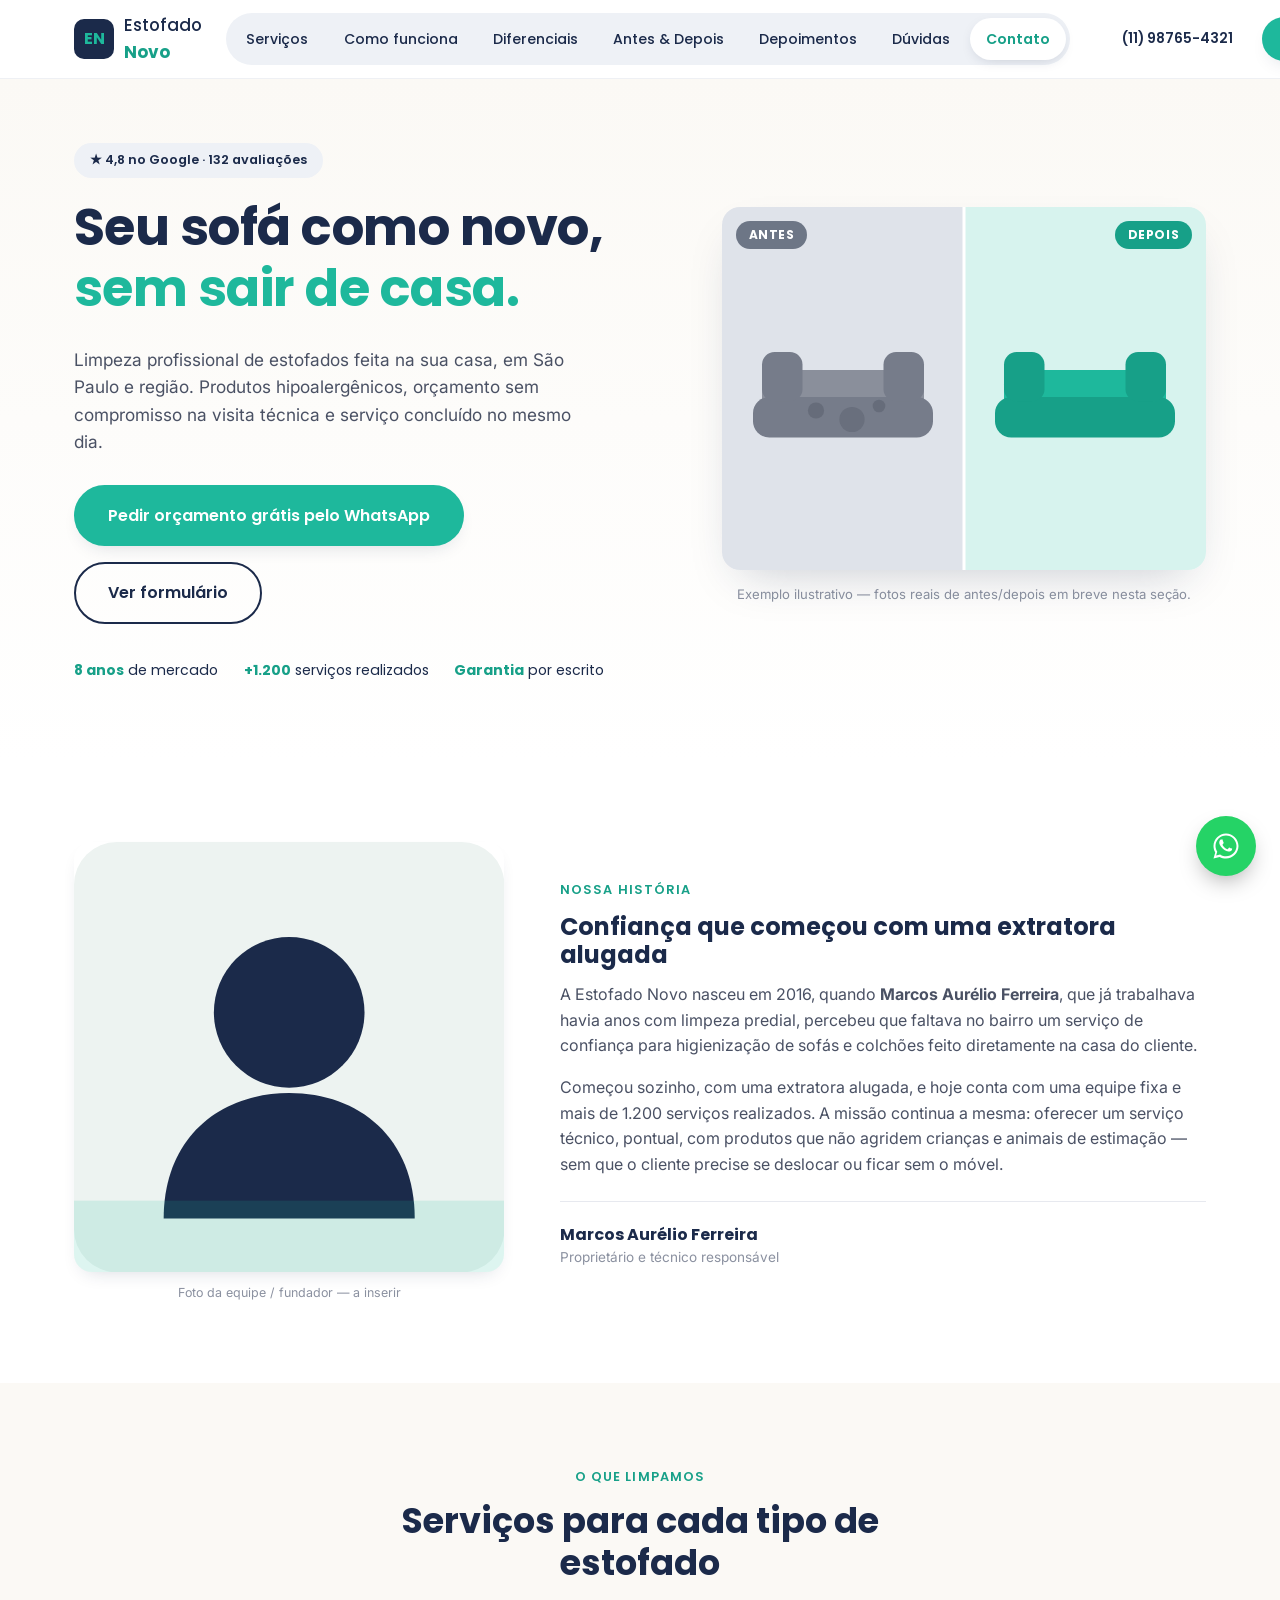
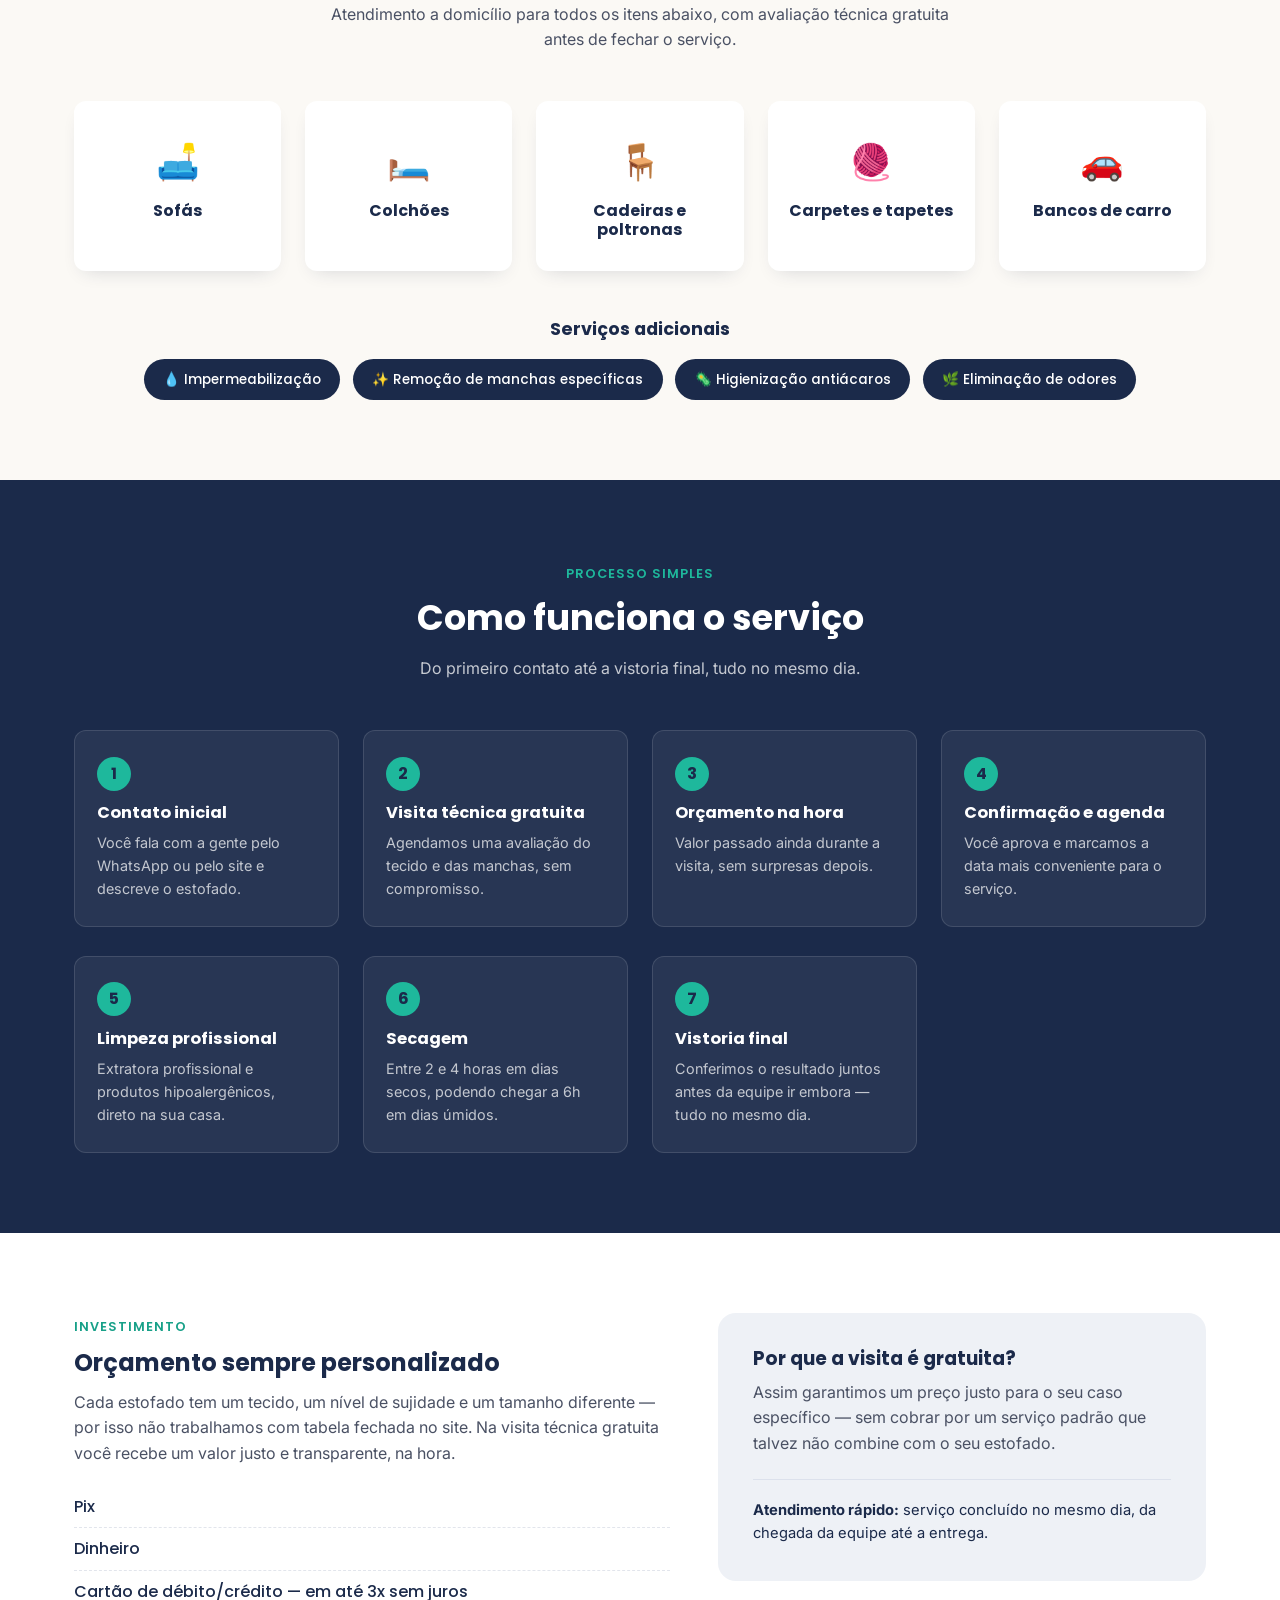
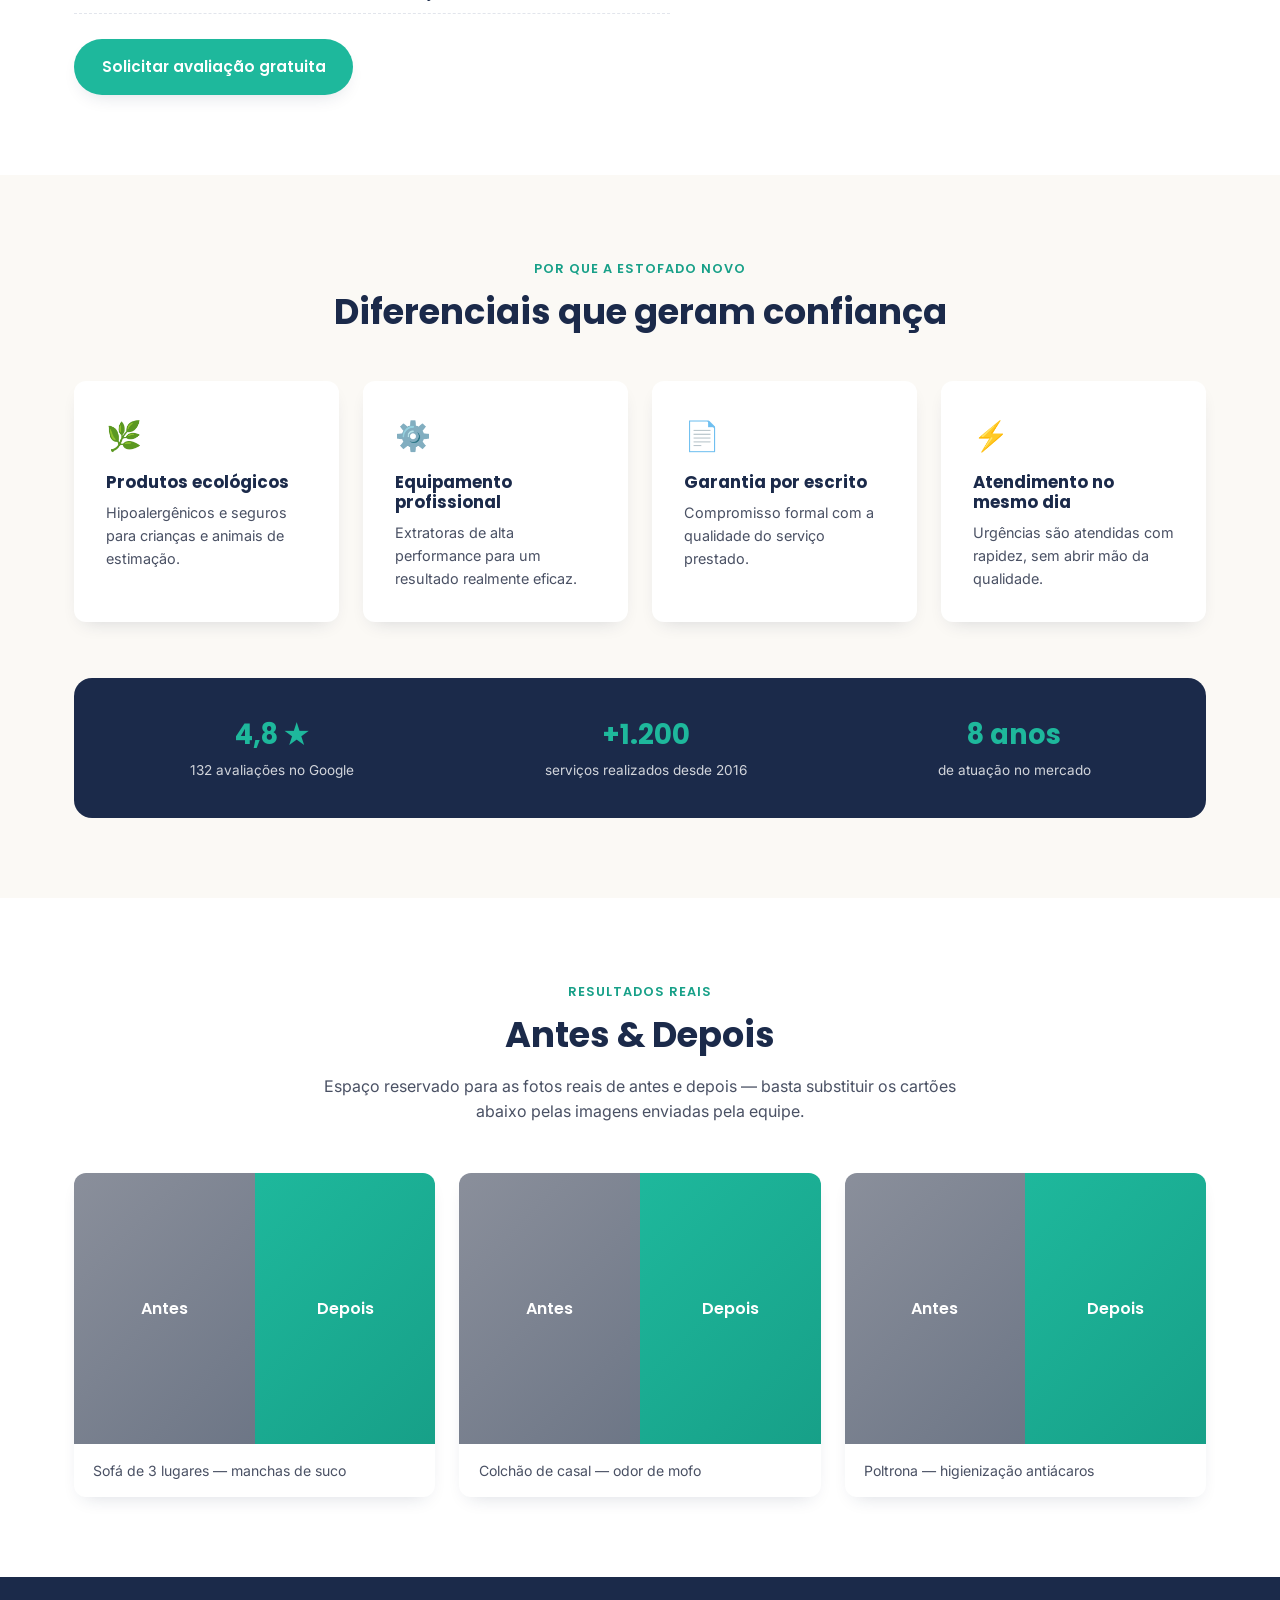
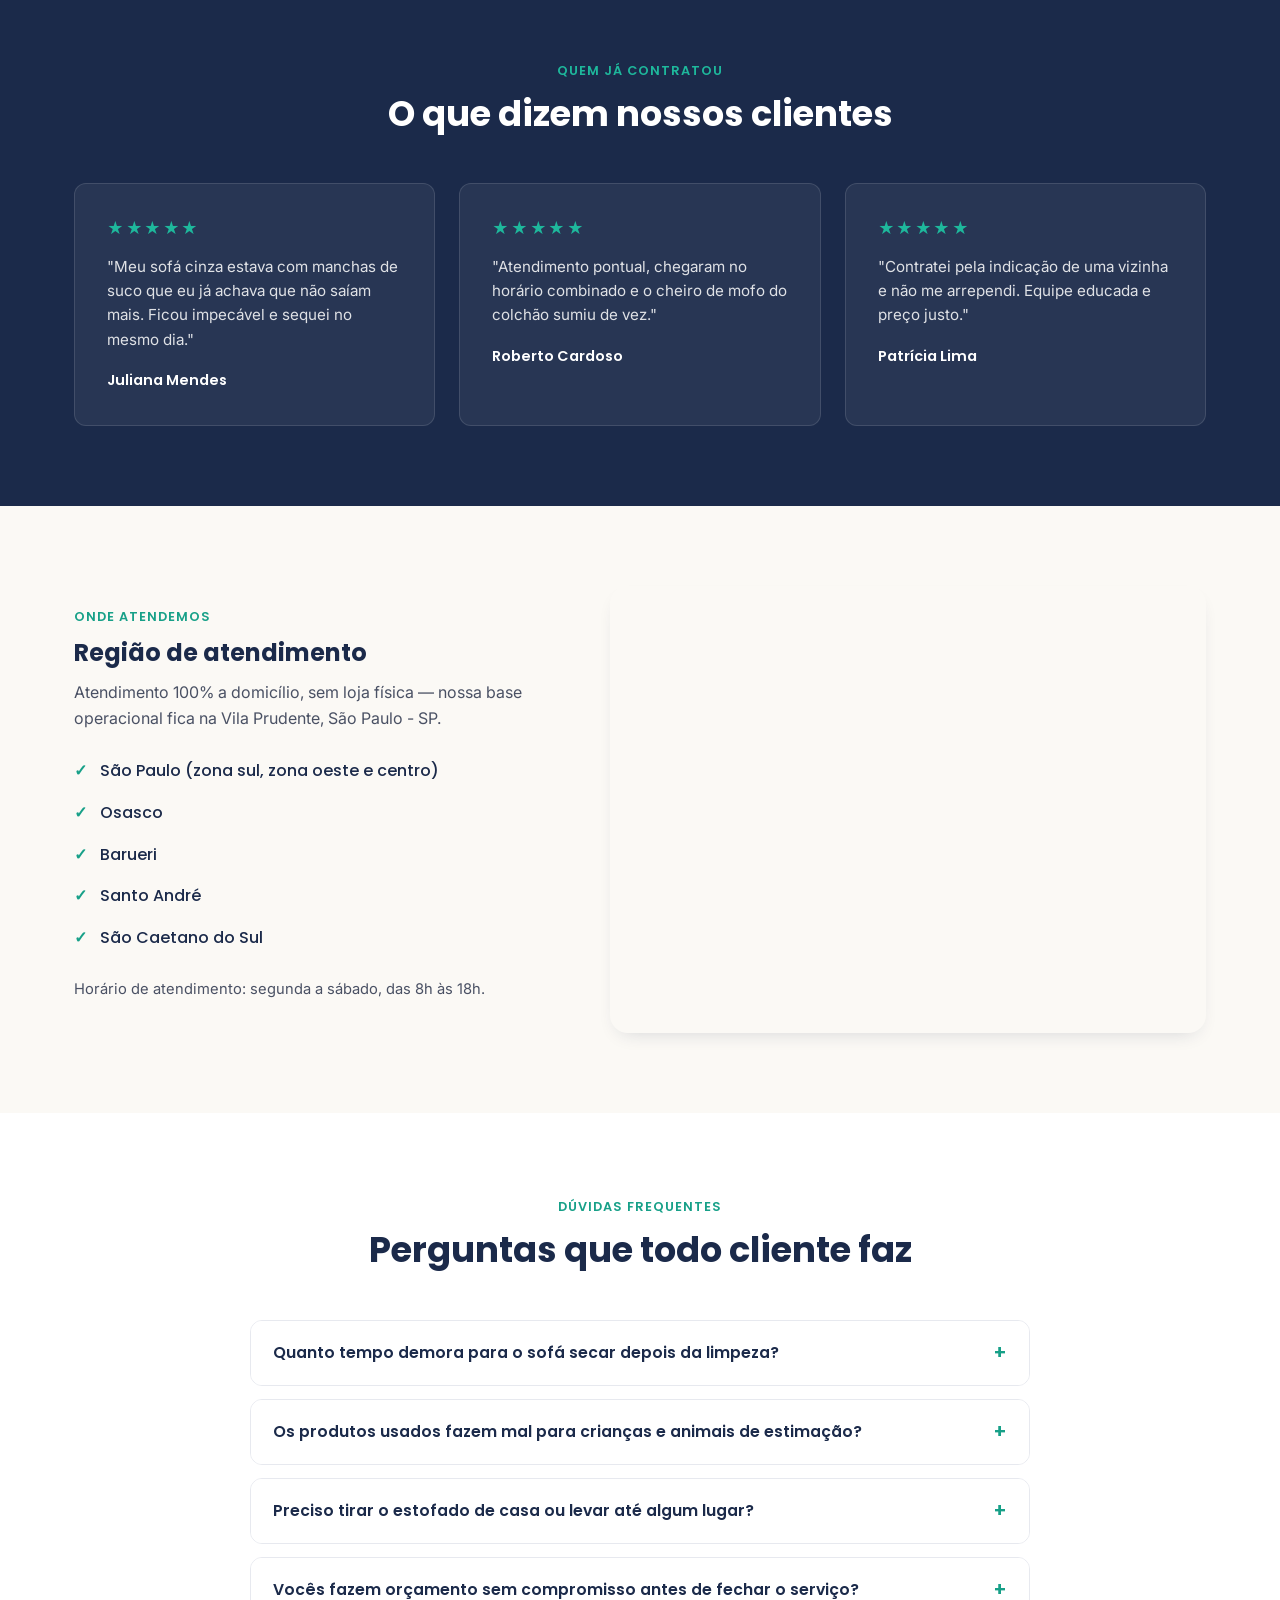
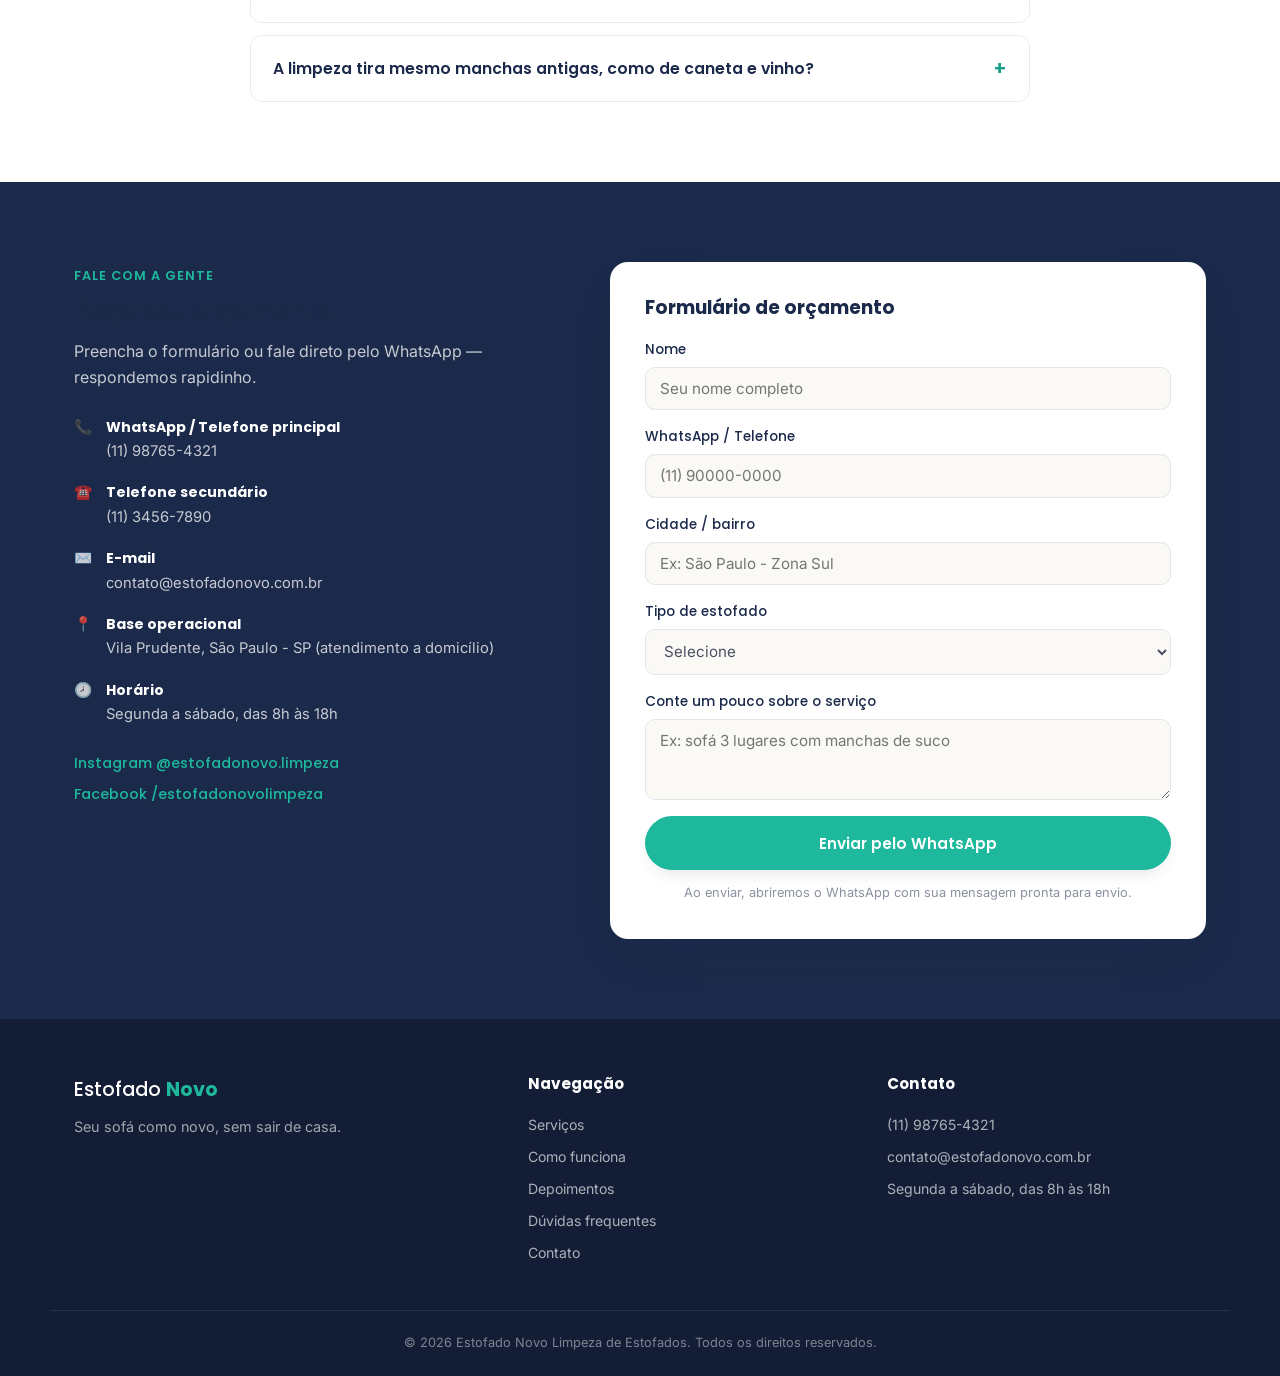
==== index.html @ 49df8f8e "Estofado Novo: site + painel admin (Decap CMS) Landing page da Estofado Novo com painel de administr" ====
<!DOCTYPE html>
<html lang="pt-BR">
<head>
<meta charset="UTF-8">
<meta name="viewport" content="width=device-width, initial-scale=1.0">
<title id="metaTitle">Estofado Novo | Limpeza de Estofados a Domicílio em São Paulo</title>
<meta id="metaDescription" name="description" content="Limpeza profissional de sofás, colchões, cadeiras, carpetes e bancos de carro direto na sua casa. Produtos hipoalergênicos, orçamento grátis e atendimento no mesmo dia em São Paulo, Osasco, Barueri, Santo André e São Caetano do Sul.">
<link rel="icon" href="data:image/svg+xml,<svg xmlns=%22http://www.w3.org/2000/svg%22 viewBox=%220 0 100 100%22><rect width=%22100%22 height=%22100%22 rx=%2220%22 fill=%22%231B2A4A%22/><text x=%2250%22 y=%2268%22 font-size=%2260%22 text-anchor=%22middle%22 fill=%22%231EB89C%22 font-family=%22Arial%22>E</text></svg>">
<link rel="preconnect" href="https://fonts.googleapis.com">
<link rel="preconnect" href="https://fonts.gstatic.com" crossorigin>
<link href="https://fonts.googleapis.com/css2?family=Poppins:wght@500;600;700;800&family=Inter:wght@400;500;600&display=swap" rel="stylesheet">
<link rel="stylesheet" href="css/style.css">
</head>
<body>

<!-- ================= HEADER ================= -->
<header class="header" id="header">
  <div class="container header__inner">
    <a href="#inicio" class="logo">
      <span class="logo__mark">EN</span>
      <span class="logo__text" id="logoText"></span>
    </a>

    <nav class="nav" id="nav">
      <span class="nav__indicator" id="navIndicator"></span>
      <a href="#servicos" class="nav__link"><span>Serviços</span></a>
      <a href="#como-funciona" class="nav__link"><span>Como funciona</span></a>
      <a href="#diferenciais" class="nav__link"><span>Diferenciais</span></a>
      <a href="#galeria" class="nav__link"><span>Antes &amp; Depois</span></a>
      <a href="#depoimentos" class="nav__link"><span>Depoimentos</span></a>
      <a href="#faq" class="nav__link"><span>Dúvidas</span></a>
      <a href="#contato" class="nav__link"><span>Contato</span></a>
    </nav>

    <div class="header__actions">
      <a href="#" id="phoneHeaderLink" class="btn btn--ghost btn--sm">
        <svg width="18" height="18" viewBox="0 0 24 24" fill="none"><path d="M6.6 10.8c1.4 2.8 3.8 5.2 6.6 6.6l2.2-2.2c.3-.3.7-.4 1-.2 1.1.4 2.3.6 3.5.6.6 0 1 .4 1 1V20c0 .6-.4 1-1 1C10.6 21 3 13.4 3 4c0-.6.4-1 1-1h3.2c.6 0 1 .4 1 1 0 1.2.2 2.4.6 3.5.1.4 0 .8-.3 1.1L6.6 10.8z" fill="currentColor"/></svg>
        <span id="phoneHeaderText"></span>
      </a>
      <a href="#" id="whatsappHeaderLink" target="_blank" rel="noopener" class="btn btn--primary btn--sm">
        <svg width="18" height="18" viewBox="0 0 24 24" fill="currentColor"><path d="M12 2C6.5 2 2 6.5 2 12c0 1.9.5 3.6 1.4 5.2L2 22l4.9-1.3c1.5.8 3.3 1.3 5.1 1.3 5.5 0 10-4.5 10-10S17.5 2 12 2zm0 18.2c-1.6 0-3.1-.4-4.4-1.2l-.3-.2-3.2.8.9-3.1-.2-.3C4 14.7 3.6 13.4 3.6 12c0-4.6 3.8-8.4 8.4-8.4s8.4 3.8 8.4 8.4-3.8 8.2-8.4 8.2zm4.6-6.1c-.3-.1-1.5-.7-1.7-.8-.2-.1-.4-.1-.6.1-.2.3-.7.8-.8 1-.2.2-.3.2-.5.1-.3-.1-1.2-.4-2.2-1.4-.8-.7-1.4-1.6-1.5-1.9-.2-.3 0-.4.1-.6.1-.1.3-.3.4-.5.1-.2.2-.3.3-.5.1-.2 0-.4 0-.5-.1-.1-.6-1.4-.8-2-.2-.5-.4-.4-.6-.4h-.5c-.2 0-.5.1-.7.3-.2.3-.9.9-.9 2.2s.9 2.5 1.1 2.7c.1.2 1.8 2.7 4.3 3.8.6.3 1.1.4 1.4.5.6.2 1.2.2 1.6.1.5-.1 1.5-.6 1.7-1.2.2-.6.2-1.1.2-1.2-.1-.2-.3-.3-.6-.4z"/></svg>
        <span>WhatsApp</span>
      </a>
    </div>

    <button class="nav-toggle" id="navToggle" aria-label="Abrir menu">
      <span></span><span></span><span></span>
    </button>
  </div>
</header>

<!-- ================= HERO ================= -->
<section class="hero" id="inicio">
  <div class="container hero__inner">
    <div class="hero__content">
      <span class="badge" id="heroBadge"></span>
      <h1><span id="heroTitleLine1"></span> <span class="text-accent" id="heroTitleAccent"></span></h1>
      <p class="hero__lead" id="heroLead"></p>
      <div class="hero__cta">
        <a href="#" id="heroCtaPrimary" target="_blank" rel="noopener" class="btn btn--primary btn--lg"></a>
        <a href="#contato" class="btn btn--outline btn--lg" id="heroCtaSecondary"></a>
      </div>
      <ul class="hero__trust" id="heroTrust"></ul>
    </div>

    <div class="hero__visual">
      <div class="ba-card">
        <div class="ba-card__half ba-card__half--before">
          <span class="ba-tag ba-tag--before">Antes</span>
          <svg viewBox="0 0 200 160" class="sofa-illustration sofa-illustration--dirty">
            <rect x="10" y="60" width="180" height="70" rx="16" fill="#8a8f9b"/>
            <rect x="0" y="90" width="200" height="45" rx="18" fill="#767c8a"/>
            <rect x="10" y="40" width="45" height="55" rx="14" fill="#767c8a"/>
            <rect x="145" y="40" width="45" height="55" rx="14" fill="#767c8a"/>
            <circle cx="70" cy="105" r="9" fill="#5c6270" opacity="0.6"/>
            <circle cx="110" cy="115" r="14" fill="#5c6270" opacity="0.5"/>
            <circle cx="140" cy="100" r="7" fill="#5c6270" opacity="0.6"/>
          </svg>
        </div>
        <div class="ba-card__half ba-card__half--after">
          <span class="ba-tag ba-tag--after">Depois</span>
          <svg viewBox="0 0 200 160" class="sofa-illustration sofa-illustration--clean">
            <rect x="10" y="60" width="180" height="70" rx="16" fill="#1EB89C"/>
            <rect x="0" y="90" width="200" height="45" rx="18" fill="#17a088"/>
            <rect x="10" y="40" width="45" height="55" rx="14" fill="#17a088"/>
            <rect x="145" y="40" width="45" height="55" rx="14" fill="#17a088"/>
          </svg>
        </div>
        <div class="ba-card__divider"></div>
      </div>
      <p class="hero__visual-caption" id="heroVisualCaption"></p>
    </div>
  </div>
</section>

<!-- ================= SOBRE ================= -->
<section class="about">
  <div class="container about__inner">
    <div class="about__media">
      <div class="about__photo-frame" id="aboutPhotoFrame">
        <svg viewBox="0 0 240 240" width="100%" height="100%">
          <rect width="240" height="240" rx="24" fill="#EDF3F1"/>
          <circle cx="120" cy="95" r="42" fill="#1B2A4A"/>
          <path d="M50 210c0-45 31-70 70-70s70 25 70 70" fill="#1B2A4A"/>
          <rect x="0" y="200" width="240" height="40" fill="#1EB89C" opacity="0.15"/>
        </svg>
      </div>
      <span class="about__photo-note" id="aboutPhotoNote"></span>
    </div>
    <div class="about__text">
      <span class="eyebrow" id="aboutEyebrow"></span>
      <h2 id="aboutTitle"></h2>
      <div id="aboutParagraphs"></div>
      <div class="about__signature">
        <strong id="aboutSignatureName"></strong>
        <span id="aboutSignatureRole"></span>
      </div>
    </div>
  </div>
</section>

<!-- ================= SERVIÇOS ================= -->
<section class="services" id="servicos">
  <div class="container">
    <div class="section-head">
      <span class="eyebrow" id="servicesEyebrow"></span>
      <h2 id="servicesTitle"></h2>
      <p id="servicesLead"></p>
    </div>

    <div class="grid grid--5" id="servicesGrid"></div>

    <div class="extra-services">
      <h3 class="extra-services__title" id="servicesExtraTitle"></h3>
      <div class="chips" id="servicesExtraChips"></div>
    </div>
  </div>
</section>

<!-- ================= COMO FUNCIONA ================= -->
<section class="process" id="como-funciona">
  <div class="container">
    <div class="section-head section-head--light">
      <span class="eyebrow eyebrow--light" id="processEyebrow"></span>
      <h2 id="processTitle"></h2>
      <p id="processLead"></p>
    </div>

    <div class="timeline" id="processTimeline"></div>
  </div>
</section>

<!-- ================= PREÇOS ================= -->
<section class="pricing">
  <div class="container pricing__inner">
    <div class="pricing__text">
      <span class="eyebrow" id="pricingEyebrow"></span>
      <h2 id="pricingTitle"></h2>
      <p id="pricingText"></p>
      <ul class="pricing__payments" id="pricingPayments"></ul>
      <a href="#" id="pricingCta" target="_blank" rel="noopener" class="btn btn--primary"></a>
    </div>
    <div class="pricing__card">
      <h3 id="pricingCardTitle"></h3>
      <p id="pricingCardText"></p>
      <div class="pricing__note">
        <strong id="pricingCardNoteStrong"></strong>
        <span id="pricingCardNoteRest"></span>
      </div>
    </div>
  </div>
</section>

<!-- ================= DIFERENCIAIS ================= -->
<section class="differentials" id="diferenciais">
  <div class="container">
    <div class="section-head">
      <span class="eyebrow" id="diffEyebrow"></span>
      <h2 id="diffTitle"></h2>
    </div>

    <div class="grid grid--4" id="diffGrid"></div>

    <div class="stats-bar" id="diffStats"></div>
  </div>
</section>

<!-- ================= GALERIA ANTES/DEPOIS ================= -->
<section class="gallery" id="galeria">
  <div class="container">
    <div class="section-head">
      <span class="eyebrow" id="galleryEyebrow"></span>
      <h2 id="galleryTitle"></h2>
      <p id="galleryLead"></p>
    </div>

    <div class="grid grid--3" id="galleryGrid"></div>
  </div>
</section>

<!-- ================= VÍDEOS (aparece só se houver vídeos cadastrados) ================= -->
<section class="gallery" id="videos" style="display:none">
  <div class="container">
    <div class="section-head">
      <span class="eyebrow" id="videosEyebrow"></span>
      <h2 id="videosTitle"></h2>
      <p id="videosLead"></p>
    </div>

    <div class="grid grid--3" id="videosGrid"></div>
  </div>
</section>

<!-- ================= DEPOIMENTOS ================= -->
<section class="testimonials" id="depoimentos">
  <div class="container">
    <div class="section-head section-head--light">
      <span class="eyebrow eyebrow--light" id="testimonialsEyebrow"></span>
      <h2 id="testimonialsTitle"></h2>
    </div>

    <div class="grid grid--3" id="testimonialsGrid"></div>
  </div>
</section>

<!-- ================= ÁREA DE ATENDIMENTO ================= -->
<section class="area">
  <div class="container area__inner">
    <div class="area__text">
      <span class="eyebrow" id="areaEyebrow"></span>
      <h2 id="areaTitle"></h2>
      <p id="areaText"></p>
      <ul class="area__list" id="areaCities"></ul>
      <p class="area__hours" id="areaHours"></p>
    </div>
    <div class="area__map">
      <iframe
        title="Mapa da região de atendimento"
        src="https://www.google.com/maps?q=S%C3%A3o+Paulo,+Osasco,+Barueri,+Santo+Andr%C3%A9,+S%C3%A3o+Caetano+do+Sul&output=embed"
        width="100%" height="100%" style="border:0;" allowfullscreen="" loading="lazy"
        referrerpolicy="no-referrer-when-downgrade">
      </iframe>
    </div>
  </div>
</section>

<!-- ================= FAQ ================= -->
<section class="faq" id="faq">
  <div class="container">
    <div class="section-head">
      <span class="eyebrow" id="faqEyebrow"></span>
      <h2 id="faqTitle"></h2>
    </div>

    <div class="accordion" id="accordion"></div>
  </div>
</section>

<!-- ================= CONTATO / ORÇAMENTO ================= -->
<section class="contact" id="contato">
  <div class="container contact__inner">
    <div class="contact__info">
      <span class="eyebrow eyebrow--light" id="contactEyebrow"></span>
      <h2 id="contactTitle"></h2>
      <p id="contactLead"></p>

      <ul class="contact__list" id="contactList"></ul>

      <div class="contact__social" id="contactSocial"></div>
    </div>

    <form class="contact__form" id="orcamentoForm">
      <h3>Formulário de orçamento</h3>

      <label>
        Nome
        <input type="text" name="nome" required placeholder="Seu nome completo">
      </label>

      <label>
        WhatsApp / Telefone
        <input type="tel" name="telefone" required placeholder="(11) 90000-0000">
      </label>

      <label>
        Cidade / bairro
        <input type="text" name="cidade" required placeholder="Ex: São Paulo - Zona Sul">
      </label>

      <label>
        Tipo de estofado
        <select name="estofado" required>
          <option value="">Selecione</option>
          <option>Sofá</option>
          <option>Colchão</option>
          <option>Cadeira / poltrona</option>
          <option>Carpete / tapete</option>
          <option>Banco de carro</option>
          <option>Outro</option>
        </select>
      </label>

      <label>
        Conte um pouco sobre o serviço
        <textarea name="mensagem" rows="3" placeholder="Ex: sofá 3 lugares com manchas de suco"></textarea>
      </label>

      <button type="submit" class="btn btn--primary btn--block">Enviar pelo WhatsApp</button>
      <p class="contact__form-note" id="contactFormNote"></p>
    </form>
  </div>
</section>

<!-- ================= FOOTER ================= -->
<footer class="footer">
  <div class="container footer__inner">
    <div class="footer__brand">
      <span class="logo__text logo__text--footer" id="footerLogoText"></span>
      <p id="footerTagline"></p>
    </div>
    <div class="footer__links">
      <h4>Navegação</h4>
      <a href="#servicos">Serviços</a>
      <a href="#como-funciona">Como funciona</a>
      <a href="#depoimentos">Depoimentos</a>
      <a href="#faq">Dúvidas frequentes</a>
      <a href="#contato">Contato</a>
    </div>
    <div class="footer__links">
      <h4>Contato</h4>
      <a href="#" id="footerPhoneLink"></a>
      <a href="#" id="footerEmailLink"></a>
      <span id="footerHours"></span>
    </div>
  </div>
  <div class="footer__bottom">
    <p>&copy; <span id="year"></span> <span id="footerCopyright"></span></p>
  </div>
</footer>

<!-- ================= WHATSAPP FLUTUANTE ================= -->
<a href="#" id="whatsappFloat" target="_blank" rel="noopener" class="whatsapp-float" aria-label="Falar no WhatsApp">
  <svg width="30" height="30" viewBox="0 0 24 24" fill="white"><path d="M12 2C6.5 2 2 6.5 2 12c0 1.9.5 3.6 1.4 5.2L2 22l4.9-1.3c1.5.8 3.3 1.3 5.1 1.3 5.5 0 10-4.5 10-10S17.5 2 12 2zm0 18.2c-1.6 0-3.1-.4-4.4-1.2l-.3-.2-3.2.8.9-3.1-.2-.3C4 14.7 3.6 13.4 3.6 12c0-4.6 3.8-8.4 8.4-8.4s8.4 3.8 8.4 8.4-3.8 8.2-8.4 8.2zm4.6-6.1c-.3-.1-1.5-.7-1.7-.8-.2-.1-.4-.1-.6.1-.2.3-.7.8-.8 1-.2.2-.3.2-.5.1-.3-.1-1.2-.4-2.2-1.4-.8-.7-1.4-1.6-1.5-1.9-.2-.3 0-.4.1-.6.1-.1.3-.3.4-.5.1-.2.2-.3.3-.5.1-.2 0-.4 0-.5-.1-.1-.6-1.4-.8-2-.2-.5-.4-.4-.6-.4h-.5c-.2 0-.5.1-.7.3-.2.3-.9.9-.9 2.2s.9 2.5 1.1 2.7c.1.2 1.8 2.7 4.3 3.8.6.3 1.1.4 1.4.5.6.2 1.2.2 1.6.1.5-.1 1.5-.6 1.7-1.2.2-.6.2-1.1.2-1.2-.1-.2-.3-.3-.6-.4z"/></svg>
</a>

<script defer src="https://identity.netlify.com/v1/netlify-identity-widget.js"></script>
<script>
  if (window.netlifyIdentity) {
    window.netlifyIdentity.on("init", user => {
      if (!user) {
        window.netlifyIdentity.on("login", () => { document.location.href = "/admin/"; });
      }
    });
  }
</script>
<script src="js/content-loader.js"></script>
<script src="js/script.js"></script>
</body>
</html>
---- css/style.css ----
/* ============ TOKENS ============ */
:root {
  --azul: #1B2A4A;
  --azul-light: #29406e;
  --azul-soft: #eef1f6;
  --verde: #1EB89C;
  --verde-dark: #17a088;
  --creme: #FBF9F5;
  --branco: #FFFFFF;
  --cinza-texto: #4a5164;
  --cinza-claro: #8b91a0;
  --radius: 18px;
  --radius-sm: 12px;
  --shadow: 0 20px 45px -20px rgba(27, 42, 74, 0.25);
  --shadow-sm: 0 8px 20px -10px rgba(27, 42, 74, 0.2);
  --font-head: 'Poppins', sans-serif;
  --font-body: 'Inter', sans-serif;
}

* { box-sizing: border-box; }
html { scroll-behavior: smooth; }
body {
  margin: 0;
  font-family: var(--font-body);
  color: var(--cinza-texto);
  background: var(--branco);
  line-height: 1.6;
  -webkit-font-smoothing: antialiased;
}
h1, h2, h3, h4 {
  font-family: var(--font-head);
  color: var(--azul);
  margin: 0 0 .5em;
  line-height: 1.2;
}
p { margin: 0 0 1em; }
a { color: inherit; text-decoration: none; }
ul { padding: 0; margin: 0; list-style: none; }
img, svg { max-width: 100%; display: block; }

.container {
  width: 100%;
  max-width: 1180px;
  margin: 0 auto;
  padding: 0 24px;
}

.text-accent { color: var(--verde); }

.eyebrow {
  display: inline-block;
  font-family: var(--font-head);
  font-weight: 600;
  font-size: .8rem;
  letter-spacing: .08em;
  text-transform: uppercase;
  color: var(--verde-dark);
  margin-bottom: .75rem;
}
.eyebrow--light { color: var(--verde); }

.section-head {
  max-width: 640px;
  margin: 0 auto 3rem;
  text-align: center;
}
.section-head h2 { font-size: clamp(1.6rem, 3vw, 2.2rem); }
.section-head--light h2, .section-head--light p { color: var(--branco); }
.section-head--light p { color: rgba(255,255,255,.75); }

/* ============ BUTTONS ============ */
.btn {
  display: inline-flex;
  align-items: center;
  justify-content: center;
  gap: .5rem;
  font-family: var(--font-head);
  font-weight: 600;
  font-size: .95rem;
  padding: .85rem 1.6rem;
  border-radius: 100px;
  border: 2px solid transparent;
  cursor: pointer;
  transition: transform .15s ease, box-shadow .15s ease, background .15s ease;
  white-space: nowrap;
}
.btn:hover { transform: translateY(-2px); }
.btn--primary { background: var(--verde); color: var(--branco); box-shadow: var(--shadow-sm); }
.btn--primary:hover { background: var(--verde-dark); }
.btn--outline { border-color: var(--azul); color: var(--azul); background: transparent; }
.btn--outline:hover { background: var(--azul); color: var(--branco); }
.btn--ghost { color: var(--azul); background: transparent; border-color: transparent; }
.btn--ghost:hover { background: var(--azul-soft); }
.btn--sm { padding: .55rem 1.1rem; font-size: .85rem; }
.btn--lg { padding: 1rem 2rem; font-size: 1rem; }
.btn--block { width: 100%; }

/* ============ HEADER ============ */
.header {
  position: sticky;
  top: 0;
  z-index: 100;
  background: rgba(255,255,255,.92);
  backdrop-filter: blur(10px);
  border-bottom: 1px solid #eef0f4;
}
.header__inner {
  display: flex;
  align-items: center;
  justify-content: space-between;
  gap: 1.5rem;
  height: 78px;
}
.logo { display: flex; align-items: center; gap: .6rem; }
.logo__mark {
  width: 40px; height: 40px;
  background: var(--azul);
  color: var(--verde);
  font-family: var(--font-head);
  font-weight: 700;
  border-radius: 10px;
  display: flex; align-items: center; justify-content: center;
  flex-shrink: 0;
}
.logo__text { font-family: var(--font-head); font-weight: 500; color: var(--azul); font-size: 1.05rem; }
.logo__text strong { color: var(--verde-dark); font-weight: 700; }
.logo__text--footer { font-size: 1.2rem; color: var(--branco); }
.logo__text--footer strong { color: var(--verde); }

.nav {
  position: relative;
  display: flex;
  align-items: center;
  gap: .2rem;
  background: var(--azul-soft);
  border-radius: 100px;
  padding: .3rem;
}
.nav__indicator {
  position: absolute;
  top: .3rem;
  left: 0;
  height: calc(100% - .6rem);
  width: 0;
  background: var(--branco);
  border-radius: 100px;
  box-shadow: 0 4px 14px -6px rgba(27, 42, 74, 0.25);
  transition: transform .32s cubic-bezier(.4,0,.2,1), width .32s cubic-bezier(.4,0,.2,1), opacity .2s ease;
  opacity: 0;
  pointer-events: none;
}
.nav__indicator.is-visible { opacity: 1; }
.nav__link {
  position: relative;
  z-index: 1;
  display: inline-flex;
  align-items: center;
  font-family: var(--font-head);
  font-size: .88rem;
  font-weight: 500;
  color: var(--azul);
  padding: .6rem 1rem;
  border-radius: 100px;
  transition: color .2s ease;
  white-space: nowrap;
}
.nav__link:hover { color: var(--verde-dark); }
.nav__link.active { color: var(--verde-dark); font-weight: 600; }

.header__actions { display: flex; align-items: center; gap: .6rem; }

.nav-toggle {
  display: none;
  flex-direction: column;
  gap: 5px;
  background: none;
  border: none;
  cursor: pointer;
  padding: 8px;
}
.nav-toggle span {
  width: 24px; height: 2px;
  background: var(--azul);
  border-radius: 2px;
  transition: transform .25s ease, opacity .2s ease;
}
.nav-toggle.active span:nth-child(1) { transform: translateY(7px) rotate(45deg); }
.nav-toggle.active span:nth-child(2) { opacity: 0; }
.nav-toggle.active span:nth-child(3) { transform: translateY(-7px) rotate(-45deg); }

/* ============ HERO ============ */
.hero {
  background: linear-gradient(180deg, var(--creme) 0%, var(--branco) 100%);
  padding: 4rem 0 5rem;
}
.hero__inner {
  display: grid;
  grid-template-columns: 1.1fr .9fr;
  gap: 3.5rem;
  align-items: center;
}
.badge {
  display: inline-block;
  background: var(--azul-soft);
  color: var(--azul);
  font-family: var(--font-head);
  font-weight: 600;
  font-size: .8rem;
  padding: .45rem 1rem;
  border-radius: 100px;
  margin-bottom: 1.2rem;
}
.hero h1 {
  font-size: clamp(2.1rem, 4.2vw, 3.2rem);
  letter-spacing: -.01em;
}
.hero__lead { font-size: 1.08rem; max-width: 520px; }
.hero__cta { display: flex; gap: 1rem; flex-wrap: wrap; margin: 1.8rem 0 2.2rem; }
.hero__trust { display: flex; gap: 1.6rem; flex-wrap: wrap; font-family: var(--font-head); font-size: .88rem; color: var(--azul); }
.hero__trust strong { color: var(--verde-dark); }

.hero__visual { position: relative; }
.ba-card {
  position: relative;
  display: flex;
  border-radius: var(--radius);
  overflow: hidden;
  box-shadow: var(--shadow);
  aspect-ratio: 4/3;
}
.ba-card__half { flex: 1; position: relative; display: flex; align-items: center; justify-content: center; padding: 1.5rem; }
.ba-card__half--before { background: #dfe3ea; }
.ba-card__half--after { background: #d7f3ee; }
.sofa-illustration { width: 100%; max-width: 180px; }
.ba-tag {
  position: absolute;
  top: 14px;
  font-family: var(--font-head);
  font-weight: 700;
  font-size: .75rem;
  letter-spacing: .05em;
  text-transform: uppercase;
  padding: .3rem .8rem;
  border-radius: 100px;
  color: var(--branco);
}
.ba-tag--before { left: 14px; background: #6d7686; }
.ba-tag--after { right: 14px; background: var(--verde-dark); }
.ba-card__divider { position: absolute; left: 50%; top: 0; bottom: 0; width: 3px; background: var(--branco); transform: translateX(-50%); }
.hero__visual-caption { text-align: center; font-size: .82rem; color: var(--cinza-claro); margin-top: .9rem; }

/* ============ ABOUT ============ */
.about { padding: 5rem 0; }
.about__inner { display: grid; grid-template-columns: .8fr 1.2fr; gap: 3.5rem; align-items: center; }
.about__photo-frame { border-radius: var(--radius); overflow: hidden; box-shadow: var(--shadow-sm); }
.about__photo-note { display: block; text-align: center; font-size: .78rem; color: var(--cinza-claro); margin-top: .7rem; }
.about__signature { margin-top: 1.5rem; padding-top: 1.2rem; border-top: 1px solid #e7e9ef; display: flex; flex-direction: column; }
.about__signature strong { color: var(--azul); font-family: var(--font-head); }
.about__signature span { font-size: .85rem; color: var(--cinza-claro); }

/* ============ GRID HELPERS ============ */
.grid { display: grid; gap: 1.5rem; }
.grid--5 { grid-template-columns: repeat(5, 1fr); }
.grid--4 { grid-template-columns: repeat(4, 1fr); }
.grid--3 { grid-template-columns: repeat(3, 1fr); }

/* ============ SERVICES ============ */
.services { padding: 5rem 0; background: var(--creme); }
.service-card {
  background: var(--branco);
  border-radius: var(--radius-sm);
  padding: 2rem 1.2rem;
  text-align: center;
  box-shadow: var(--shadow-sm);
  transition: transform .2s ease;
}
.service-card:hover { transform: translateY(-6px); }
.service-card__icon { font-size: 2.2rem; margin-bottom: .7rem; }
.service-card h3 { font-size: 1rem; margin: 0; }

.extra-services { margin-top: 3rem; text-align: center; }
.extra-services__title { font-size: 1.1rem; margin-bottom: 1.2rem; }
.chips { display: flex; flex-wrap: wrap; gap: .8rem; justify-content: center; }
.chip {
  background: var(--azul);
  color: var(--branco);
  font-family: var(--font-head);
  font-size: .85rem;
  font-weight: 500;
  padding: .6rem 1.2rem;
  border-radius: 100px;
}

/* ============ PROCESS ============ */
.process { padding: 5rem 0; background: var(--azul); }
.timeline {
  display: grid;
  grid-template-columns: repeat(4, 1fr);
  gap: 1.8rem 1.5rem;
}
.timeline__step {
  background: rgba(255,255,255,.06);
  border: 1px solid rgba(255,255,255,.12);
  border-radius: var(--radius-sm);
  padding: 1.6rem 1.4rem;
}
.timeline__num {
  display: inline-flex;
  align-items: center;
  justify-content: center;
  width: 34px; height: 34px;
  background: var(--verde);
  color: var(--azul);
  font-family: var(--font-head);
  font-weight: 700;
  border-radius: 50%;
  margin-bottom: .8rem;
}
.timeline__step h3 { color: var(--branco); font-size: 1.02rem; }
.timeline__step p { color: rgba(255,255,255,.72); font-size: .9rem; margin: 0; }

/* ============ PRICING ============ */
.pricing { padding: 5rem 0; }
.pricing__inner { display: grid; grid-template-columns: 1.1fr .9fr; gap: 3rem; align-items: start; }
.pricing__payments { margin: 1.2rem 0 1.6rem; }
.pricing__payments li {
  padding: .5rem 0;
  border-bottom: 1px dashed #e2e5ec;
  font-family: var(--font-head);
  font-weight: 500;
  color: var(--azul);
}
.pricing__card {
  background: var(--azul-soft);
  border-radius: var(--radius);
  padding: 2.2rem;
}
.pricing__note {
  margin-top: 1.4rem;
  padding-top: 1.2rem;
  border-top: 1px solid #dce1ec;
  font-size: .92rem;
  color: var(--azul);
}

/* ============ DIFFERENTIALS ============ */
.differentials { padding: 5rem 0; background: var(--creme); }
.diff-card {
  background: var(--branco);
  border-radius: var(--radius-sm);
  padding: 2rem;
  box-shadow: var(--shadow-sm);
}
.diff-card__icon { font-size: 1.8rem; margin-bottom: .8rem; }
.diff-card h3 { font-size: 1.05rem; }
.diff-card p { font-size: .9rem; margin: 0; }

.stats-bar {
  margin-top: 3.5rem;
  background: var(--azul);
  border-radius: var(--radius);
  padding: 2.2rem 2rem;
  display: flex;
  justify-content: space-around;
  flex-wrap: wrap;
  gap: 1.5rem;
  text-align: center;
}
.stat strong { display: block; font-family: var(--font-head); font-size: 1.7rem; color: var(--verde); }
.stat span { font-size: .85rem; color: rgba(255,255,255,.8); }

/* ============ GALLERY ============ */
.gallery { padding: 5rem 0; }
.gallery-card {
  border-radius: var(--radius-sm);
  overflow: hidden;
  box-shadow: var(--shadow-sm);
}
.gallery-card__split { display: flex; aspect-ratio: 4/3; }
.gallery-card__side {
  flex: 1;
  display: flex;
  align-items: center;
  justify-content: center;
  font-family: var(--font-head);
  font-weight: 600;
  color: var(--branco);
}
.gallery-card__side--before { background: linear-gradient(135deg, #8a8f9b, #6d7686); }
.gallery-card__side--after { background: linear-gradient(135deg, #1EB89C, #17a088); }
.gallery-card p { padding: 1rem 1.2rem 0; font-size: .88rem; color: var(--cinza-texto); }

/* ============ TESTIMONIALS ============ */
.testimonials { padding: 5rem 0; background: var(--azul); }
.testimonial-card {
  background: rgba(255,255,255,.06);
  border: 1px solid rgba(255,255,255,.12);
  border-radius: var(--radius-sm);
  padding: 2rem;
}
.testimonial-card__stars { color: var(--verde); letter-spacing: .1em; margin-bottom: .8rem; }
.testimonial-card p { color: rgba(255,255,255,.85); font-size: .95rem; }
.testimonial-card__author { font-family: var(--font-head); font-weight: 600; color: var(--branco); font-size: .9rem; }

/* ============ AREA / MAP ============ */
.area { padding: 5rem 0; background: var(--creme); }
.area__inner { display: grid; grid-template-columns: .9fr 1.1fr; gap: 3rem; align-items: center; }
.area__list { margin: 1.2rem 0; }
.area__list li {
  padding: .5rem 0 .5rem 1.6rem;
  position: relative;
  font-family: var(--font-head);
  font-weight: 500;
  color: var(--azul);
}
.area__list li::before {
  content: "✓";
  position: absolute; left: 0;
  color: var(--verde-dark);
  font-weight: 700;
}
.area__hours { font-size: .92rem; }
.area__map {
  border-radius: var(--radius);
  overflow: hidden;
  box-shadow: var(--shadow-sm);
  aspect-ratio: 4/3;
}
.area__map iframe { width: 100%; height: 100%; }

/* ============ FAQ ============ */
.faq { padding: 5rem 0; }
.accordion { max-width: 780px; margin: 0 auto; display: flex; flex-direction: column; gap: .8rem; }
.accordion__item {
  border: 1px solid #e7e9ef;
  border-radius: var(--radius-sm);
  overflow: hidden;
}
.accordion__trigger {
  width: 100%;
  display: flex;
  align-items: center;
  justify-content: space-between;
  gap: 1rem;
  background: var(--branco);
  border: none;
  padding: 1.1rem 1.4rem;
  font-family: var(--font-head);
  font-weight: 600;
  font-size: .98rem;
  color: var(--azul);
  text-align: left;
  cursor: pointer;
}
.accordion__icon { flex-shrink: 0; color: var(--verde-dark); font-size: 1.2rem; transition: transform .2s ease; }
.accordion__item.active .accordion__icon { transform: rotate(45deg); }
.accordion__panel {
  max-height: 0;
  overflow: hidden;
  transition: max-height .25s ease;
  background: var(--creme);
}
.accordion__panel p { padding: 0 1.4rem 1.1rem; margin: 0; font-size: .92rem; }
.accordion__item.active .accordion__panel { max-height: 300px; }

/* ============ CONTACT ============ */
.contact { padding: 5rem 0; background: var(--azul); }
.contact__inner { display: grid; grid-template-columns: .9fr 1.1fr; gap: 3rem; }
.contact__info p { color: rgba(255,255,255,.75); }
.contact__list { margin: 1.6rem 0; display: flex; flex-direction: column; gap: 1.1rem; }
.contact__list li { display: flex; gap: .9rem; align-items: flex-start; }
.contact__icon { font-size: 1.2rem; }
.contact__list strong { display: block; color: var(--branco); font-family: var(--font-head); font-size: .88rem; }
.contact__list a, .contact__list span { color: rgba(255,255,255,.75); font-size: .92rem; }
.contact__social { display: flex; flex-direction: column; gap: .5rem; }
.contact__social a { color: var(--verde); font-family: var(--font-head); font-weight: 500; font-size: .9rem; }

.contact__form {
  background: var(--branco);
  border-radius: var(--radius);
  padding: 2.2rem;
  box-shadow: var(--shadow);
}
.contact__form h3 { margin-bottom: 1.2rem; }
.contact__form label {
  display: flex;
  flex-direction: column;
  gap: .4rem;
  font-family: var(--font-head);
  font-size: .85rem;
  font-weight: 500;
  color: var(--azul);
  margin-bottom: 1rem;
}
.contact__form input, .contact__form select, .contact__form textarea {
  font-family: var(--font-body);
  font-size: .95rem;
  padding: .7rem .9rem;
  border-radius: 10px;
  border: 1.5px solid #e2e5ec;
  background: var(--creme);
  color: var(--cinza-texto);
  resize: vertical;
}
.contact__form input:focus, .contact__form select:focus, .contact__form textarea:focus {
  outline: none;
  border-color: var(--verde);
}
.contact__form-note { font-size: .8rem; color: var(--cinza-claro); text-align: center; margin: .8rem 0 0; }

/* ============ FOOTER ============ */
.footer { background: #131e36; padding: 3.5rem 0 0; }
.footer__inner {
  display: grid;
  grid-template-columns: 1.3fr 1fr 1fr;
  gap: 2.5rem;
  padding-bottom: 2.5rem;
  border-bottom: 1px solid rgba(255,255,255,.08);
}
.footer__brand p { color: rgba(255,255,255,.6); font-size: .9rem; margin-top: .6rem; }
.footer__links h4 { color: var(--branco); font-size: .95rem; margin-bottom: 1rem; }
.footer__links { display: flex; flex-direction: column; }
.footer__links a, .footer__links span { color: rgba(255,255,255,.65); font-size: .88rem; padding: .3rem 0; }
.footer__links a:hover { color: var(--verde); }
.footer__bottom { text-align: center; padding: 1.4rem 0; }
.footer__bottom p { margin: 0; font-size: .8rem; color: rgba(255,255,255,.45); }

/* ============ WHATSAPP FLOAT ============ */
.whatsapp-float {
  position: fixed;
  bottom: 24px;
  right: 24px;
  width: 60px; height: 60px;
  background: #25D366;
  border-radius: 50%;
  display: flex;
  align-items: center;
  justify-content: center;
  box-shadow: 0 10px 25px -8px rgba(0,0,0,.4);
  z-index: 200;
  animation: pulse 2.4s infinite;
}
@keyframes pulse {
  0% { box-shadow: 0 0 0 0 rgba(37,211,102,.5), 0 10px 25px -8px rgba(0,0,0,.4); }
  70% { box-shadow: 0 0 0 14px rgba(37,211,102,0), 0 10px 25px -8px rgba(0,0,0,.4); }
  100% { box-shadow: 0 0 0 0 rgba(37,211,102,0), 0 10px 25px -8px rgba(0,0,0,.4); }
}

/* ============ RESPONSIVE ============ */
@media (max-width: 980px) {
  .nav { display: none; }
  .nav-toggle { display: flex; }
  .header__actions .btn--ghost span { display: none; }

  .hero__inner, .about__inner, .pricing__inner, .area__inner, .contact__inner {
    grid-template-columns: 1fr;
  }
  .about__inner { text-align: left; }
  .grid--5 { grid-template-columns: repeat(3, 1fr); }
  .grid--4 { grid-template-columns: repeat(2, 1fr); }
  .grid--3 { grid-template-columns: repeat(2, 1fr); }
  .timeline { grid-template-columns: repeat(2, 1fr); }
  .footer__inner { grid-template-columns: 1fr; }
}

@media (max-width: 600px) {
  .header__inner { height: 66px; }
  .logo__text { display: none; }
  .hero { padding: 2.5rem 0 3rem; }
  .hero__cta { flex-direction: column; }
  .hero__cta .btn { width: 100%; }
  .grid--5 { grid-template-columns: repeat(2, 1fr); }
  .grid--4, .grid--3 { grid-template-columns: 1fr; }
  .timeline { grid-template-columns: 1fr; }
  .stats-bar { flex-direction: column; }
  .whatsapp-float { width: 54px; height: 54px; bottom: 16px; right: 16px; }
}

/* ============ MOBILE NAV OPEN STATE ============ */
.nav.open {
  display: flex;
  position: absolute;
  top: calc(100% + 10px);
  left: 16px; right: 16px;
  width: auto;
  background: rgba(255,255,255,.9);
  backdrop-filter: blur(14px);
  border: 1px solid #eef0f4;
  border-radius: var(--radius);
  flex-direction: column;
  align-items: stretch;
  padding: .6rem;
  box-shadow: var(--shadow);
  gap: .15rem;
  animation: navFadeIn .22s ease both;
}
.nav.open .nav__indicator { display: none; }
.nav.open .nav__link {
  padding: .85rem 1rem;
  border-radius: var(--radius-sm);
  opacity: 0;
  animation: navItemIn .3s ease forwards;
}
.nav.open .nav__link.active { background: var(--azul-soft); }
.nav.open .nav__link:nth-child(2) { animation-delay: .03s; }
.nav.open .nav__link:nth-child(3) { animation-delay: .06s; }
.nav.open .nav__link:nth-child(4) { animation-delay: .09s; }
.nav.open .nav__link:nth-child(5) { animation-delay: .12s; }
.nav.open .nav__link:nth-child(6) { animation-delay: .15s; }
.nav.open .nav__link:nth-child(7) { animation-delay: .18s; }
.nav.open .nav__link:nth-child(8) { animation-delay: .21s; }

@keyframes navFadeIn {
  from { opacity: 0; transform: translateY(-6px); }
  to { opacity: 1; transform: translateY(0); }
}
@keyframes navItemIn {
  from { opacity: 0; transform: translateX(-8px); }
  to { opacity: 1; transform: translateX(0); }
}
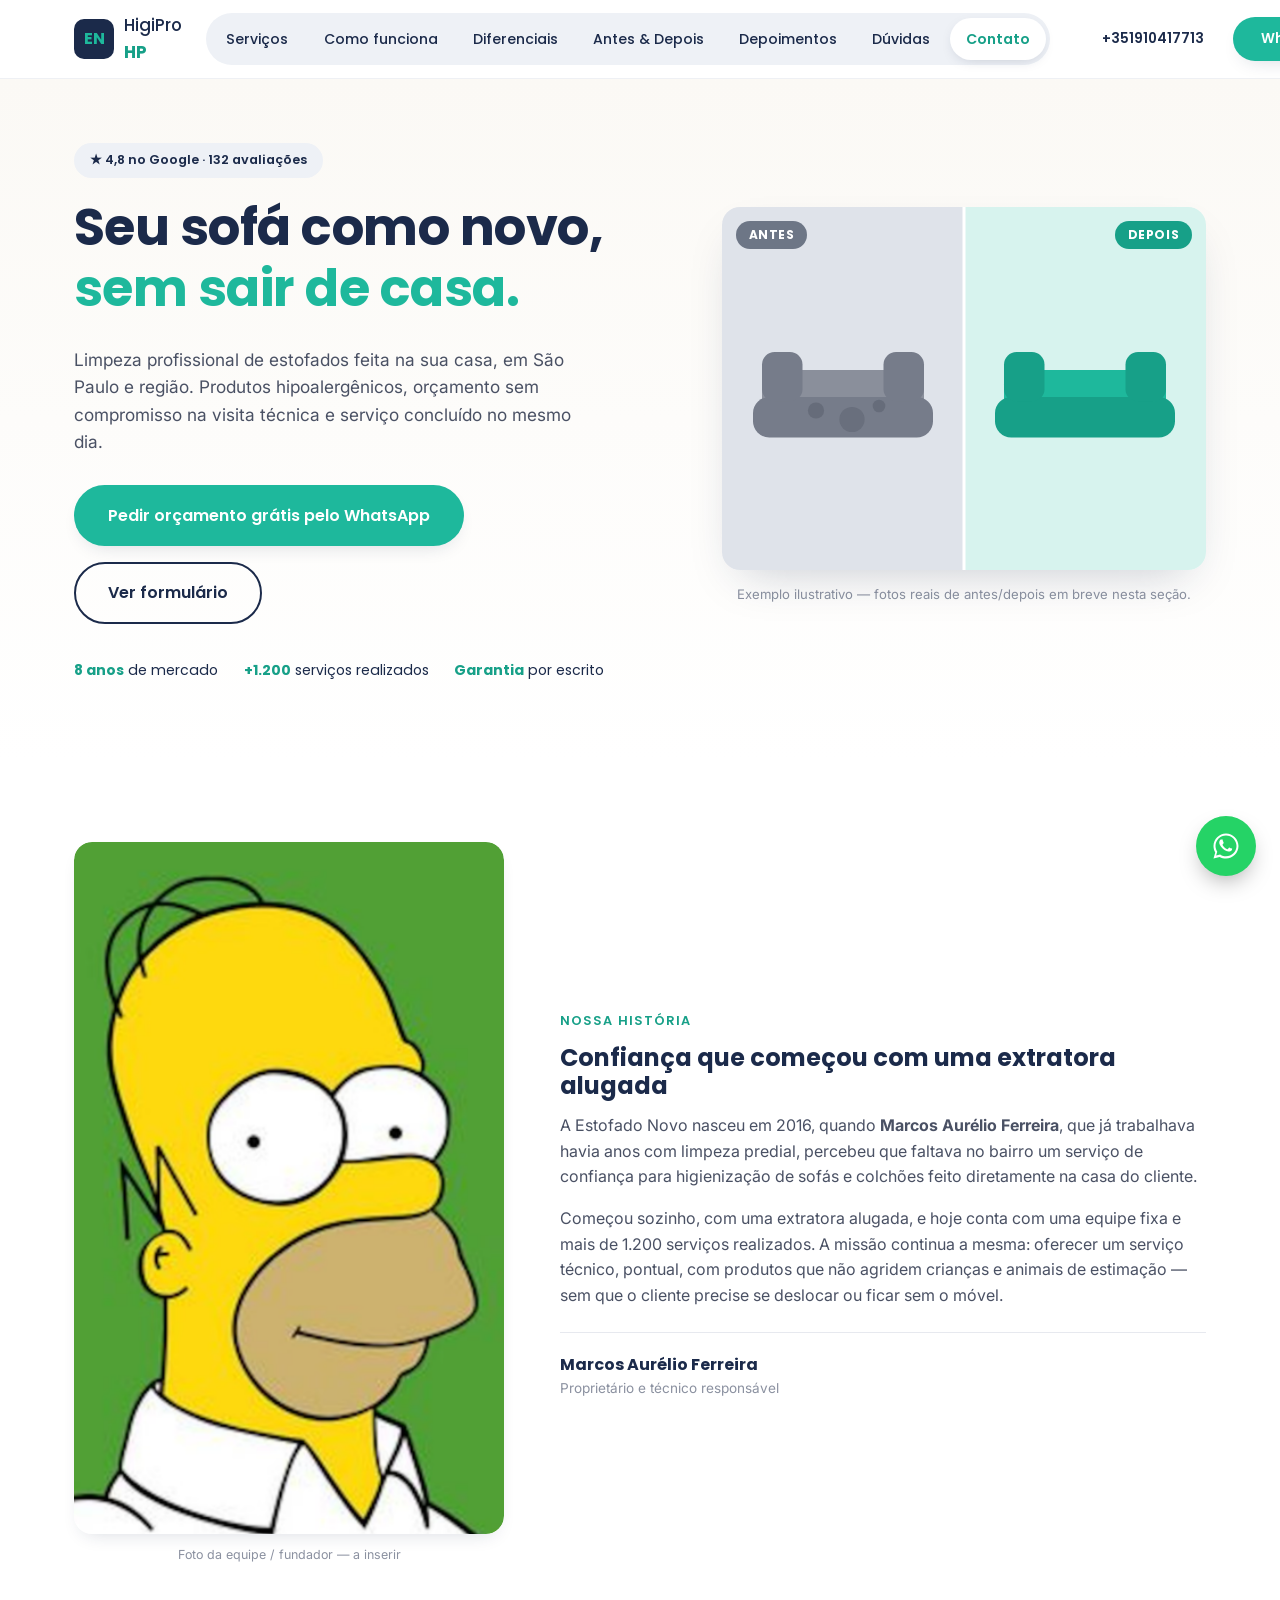
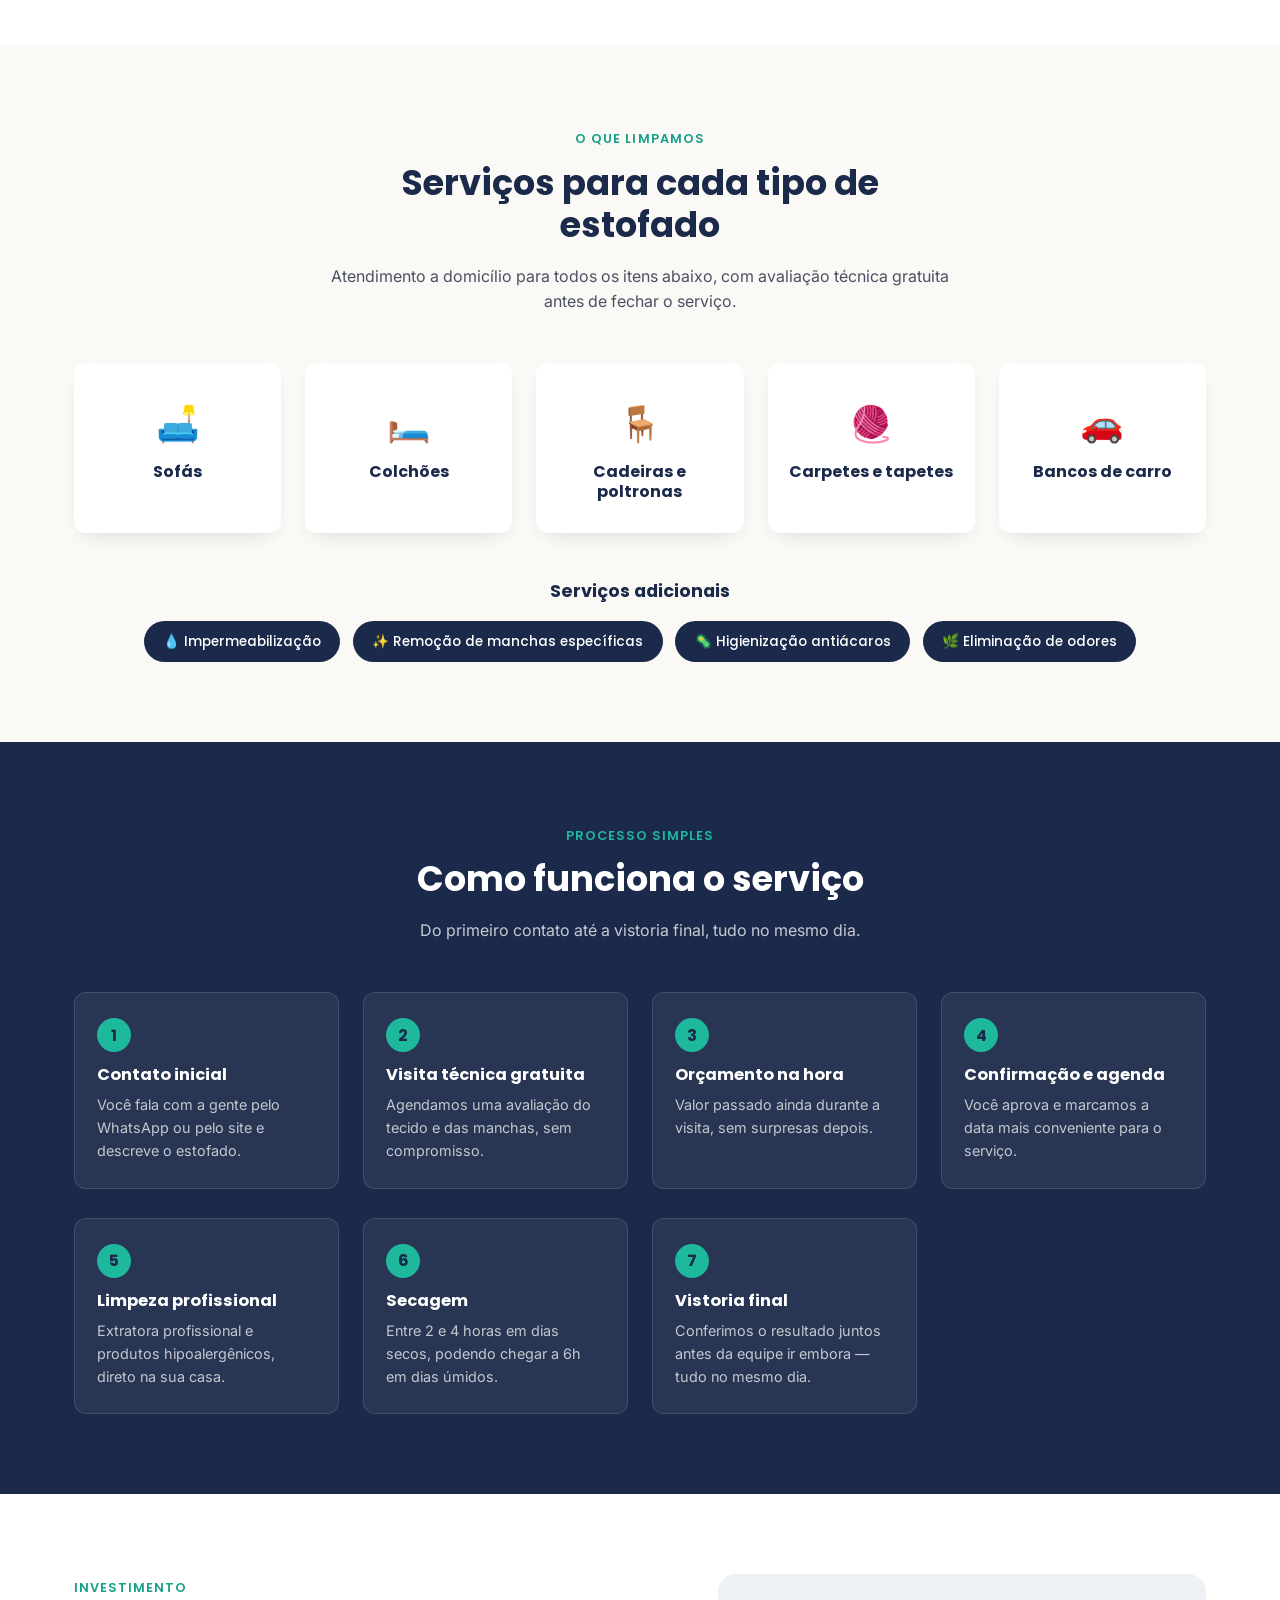
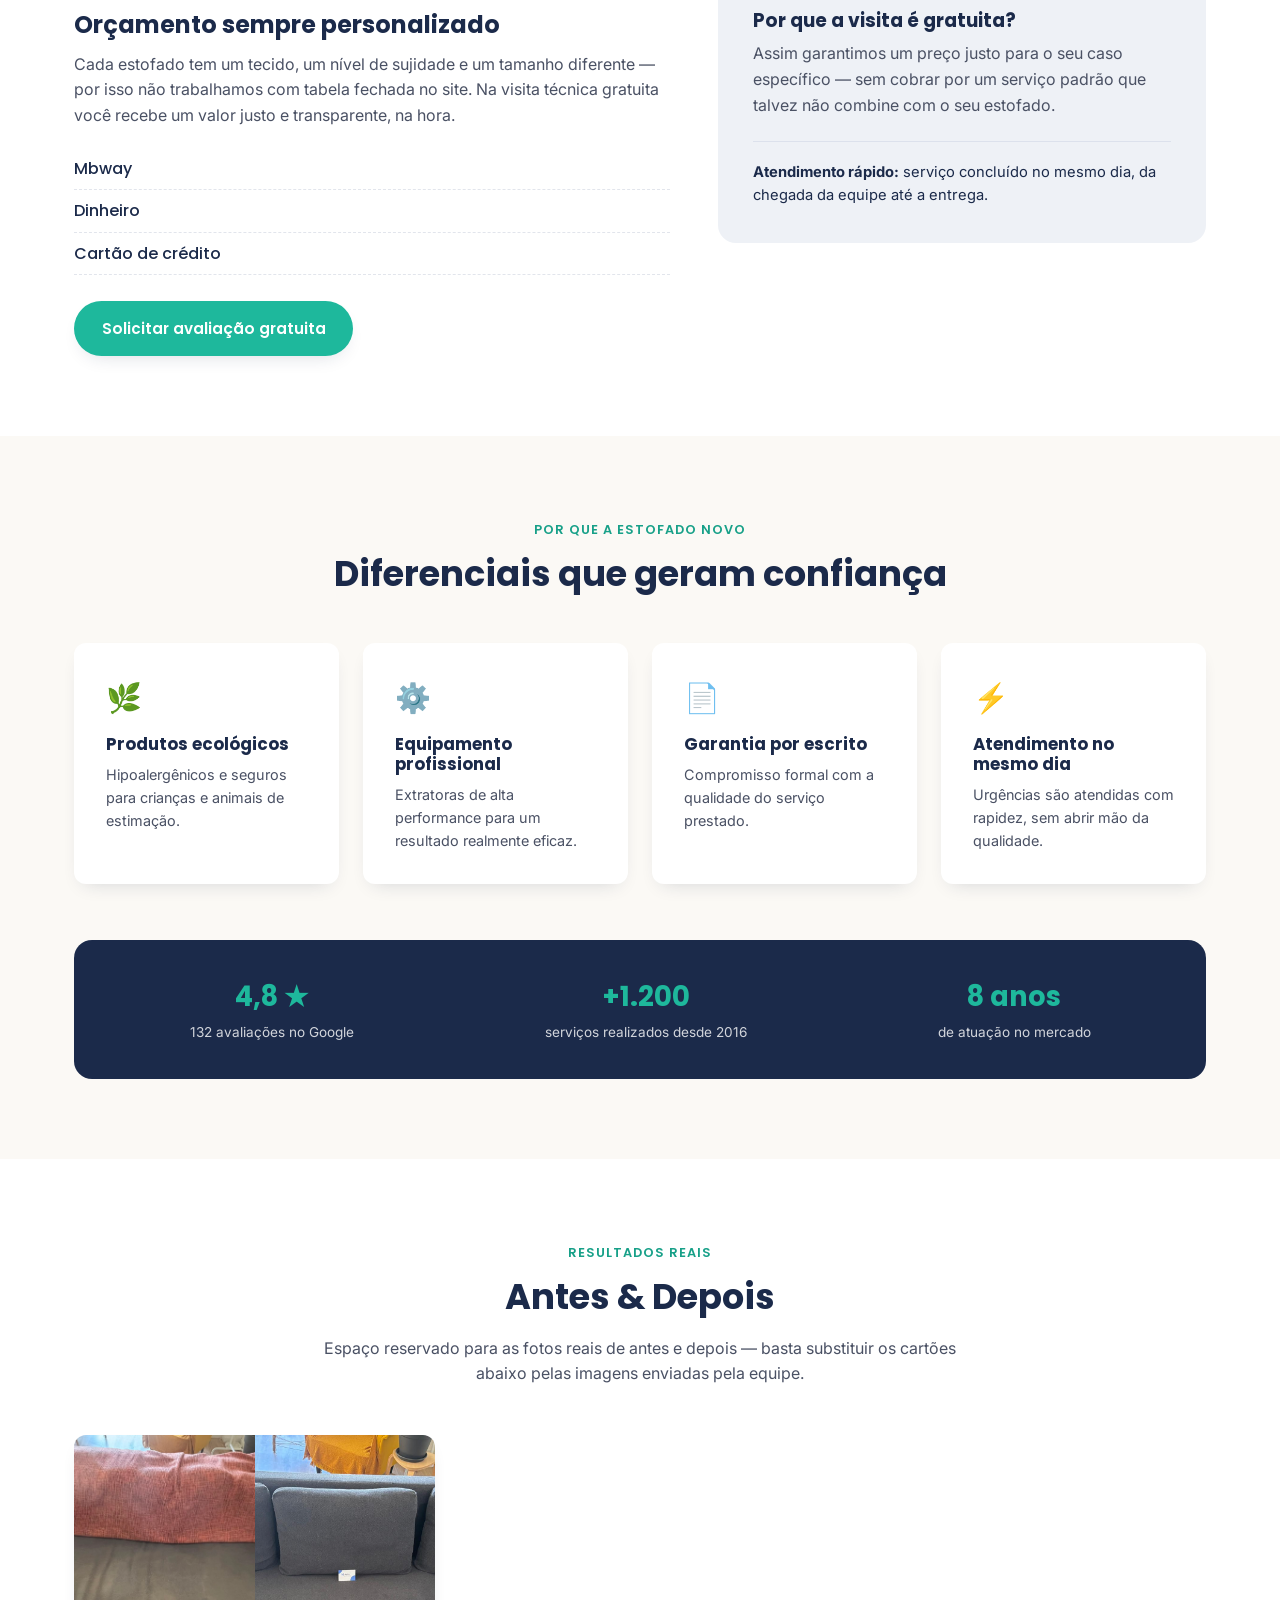
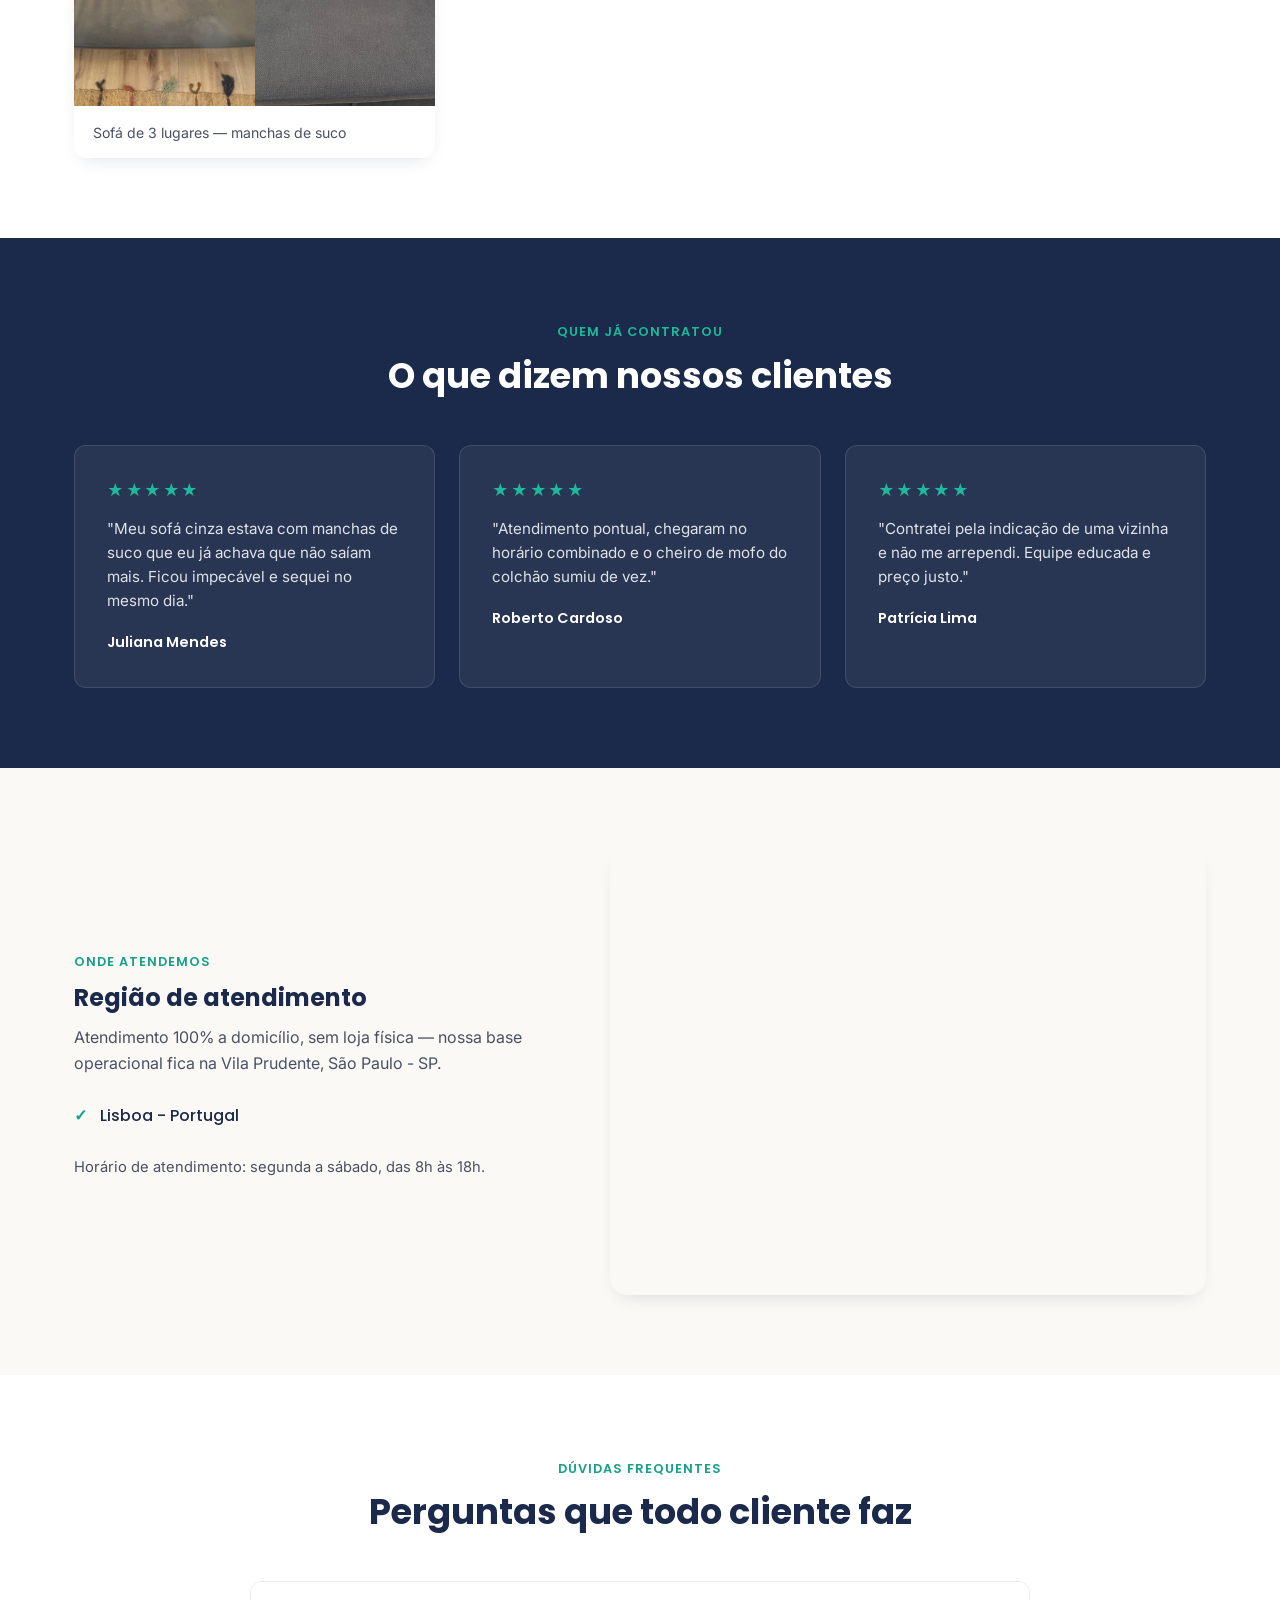
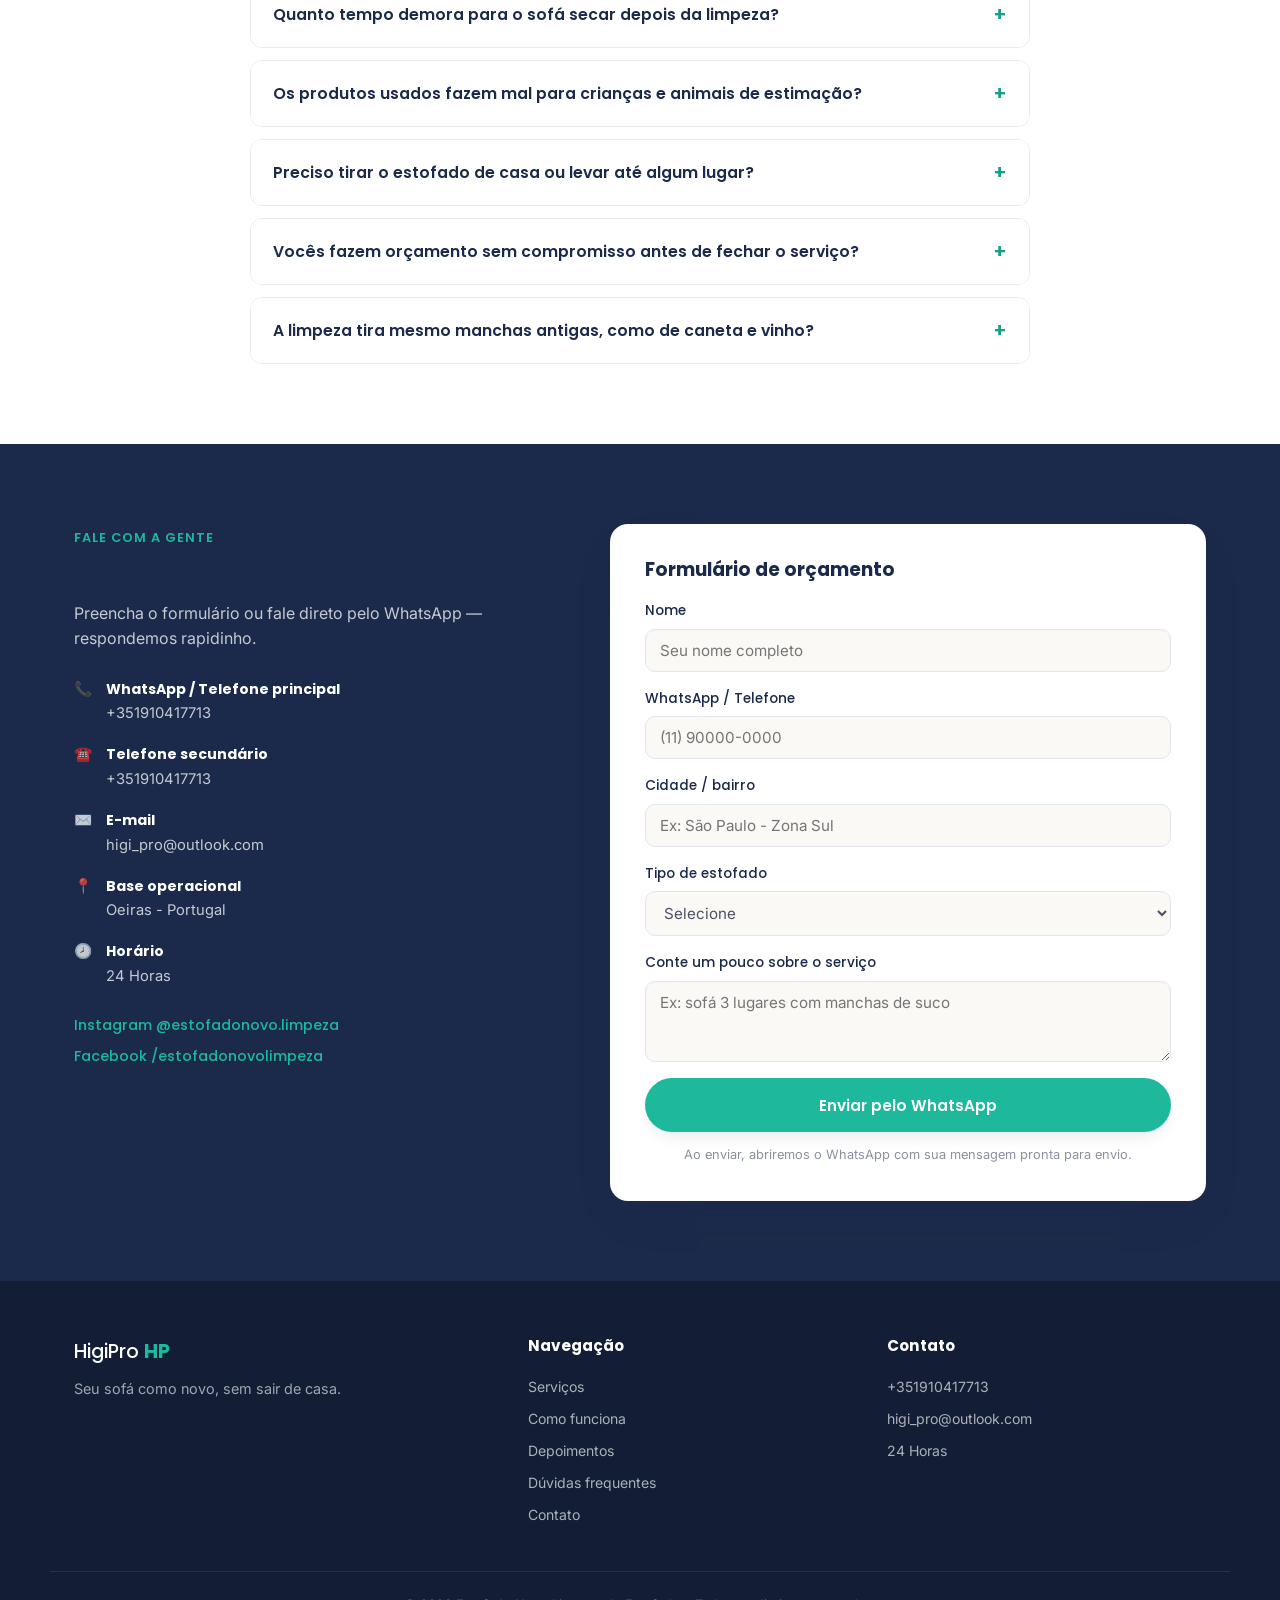
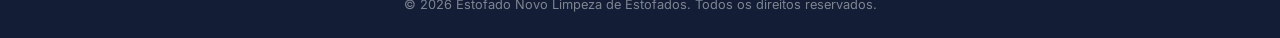
==== commit 8da53905: "Permite foto real de antes/depois no card do topo (hero) Adiciona visual_before_image/visual_after_i" ====
--- a/index.html
+++ b/index.html
@@ -65,7 +65,7 @@
 
     <div class="hero__visual">
       <div class="ba-card">
-        <div class="ba-card__half ba-card__half--before">
+        <div class="ba-card__half ba-card__half--before" id="heroVisualBefore">
           <span class="ba-tag ba-tag--before">Antes</span>
           <svg viewBox="0 0 200 160" class="sofa-illustration sofa-illustration--dirty">
             <rect x="10" y="60" width="180" height="70" rx="16" fill="#8a8f9b"/>
@@ -77,7 +77,7 @@
             <circle cx="140" cy="100" r="7" fill="#5c6270" opacity="0.6"/>
           </svg>
         </div>
-        <div class="ba-card__half ba-card__half--after">
+        <div class="ba-card__half ba-card__half--after" id="heroVisualAfter">
           <span class="ba-tag ba-tag--after">Depois</span>
           <svg viewBox="0 0 200 160" class="sofa-illustration sofa-illustration--clean">
             <rect x="10" y="60" width="180" height="70" rx="16" fill="#1EB89C"/>
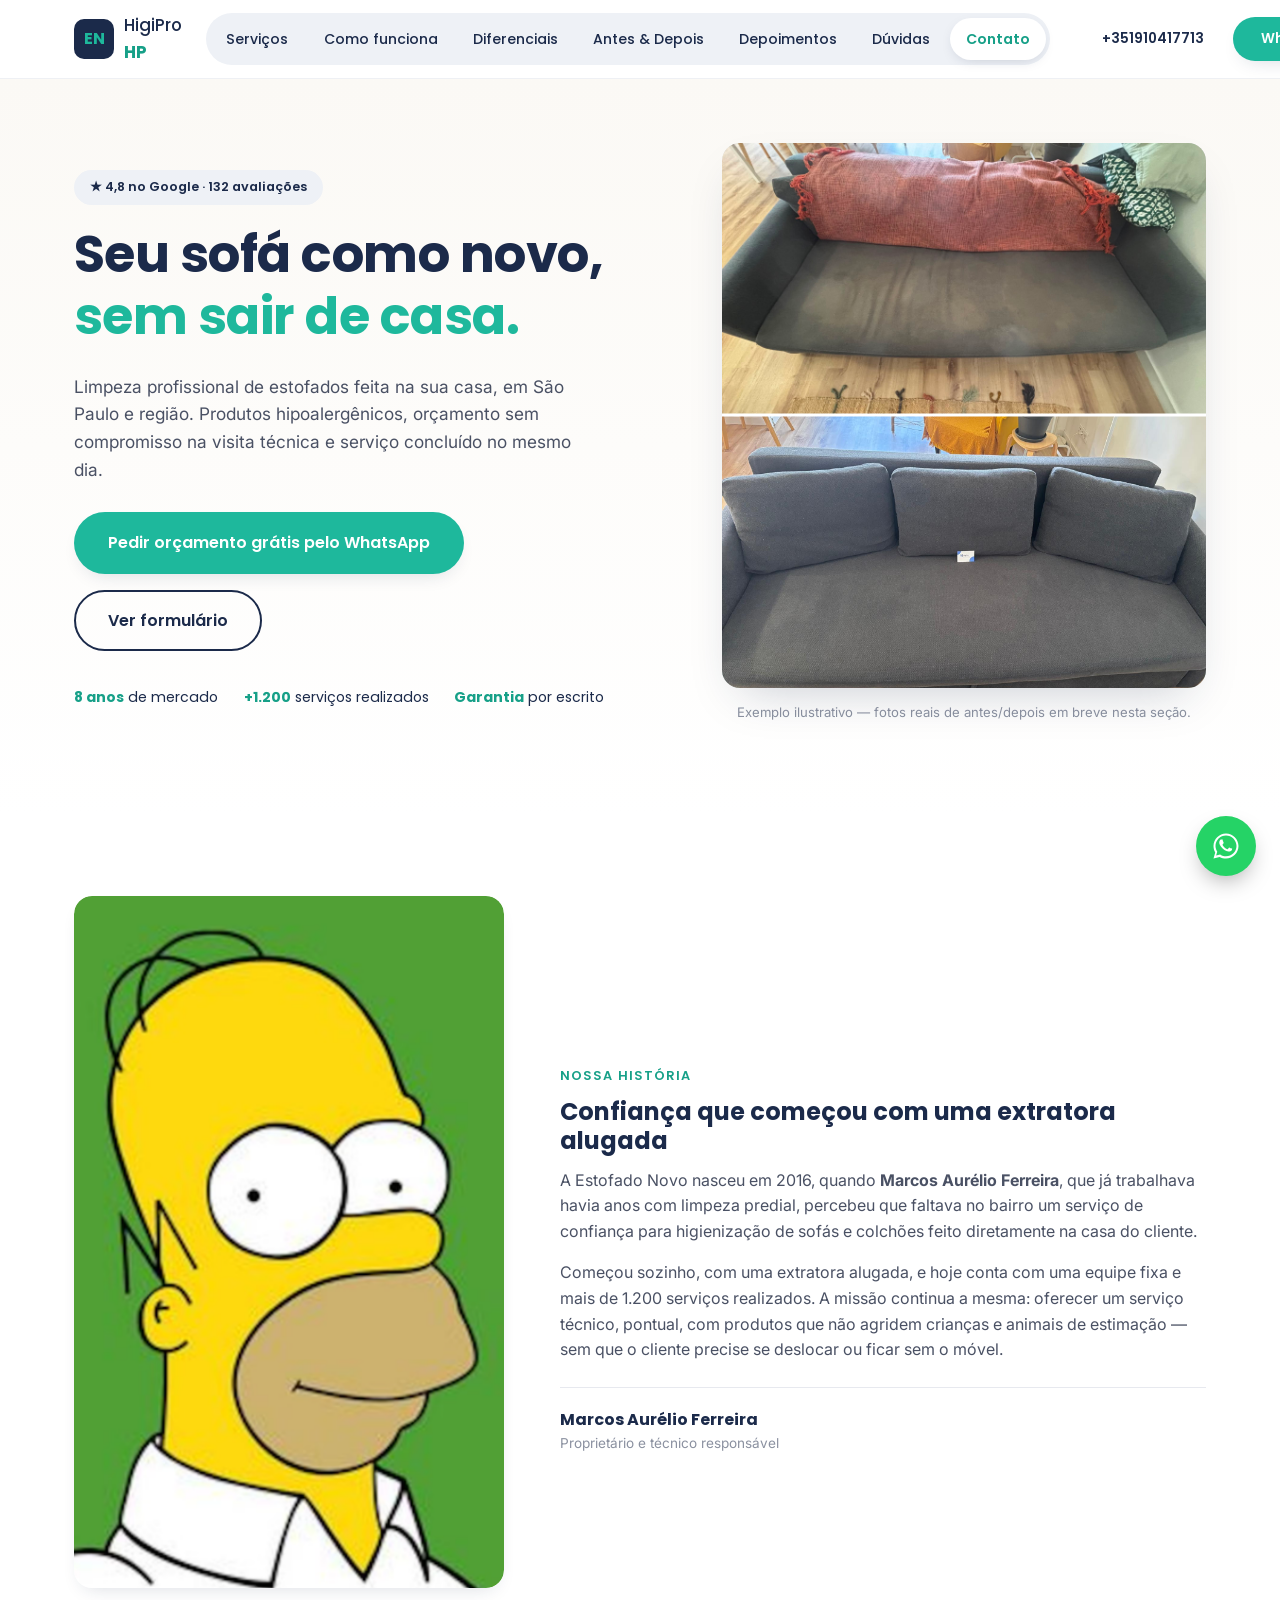
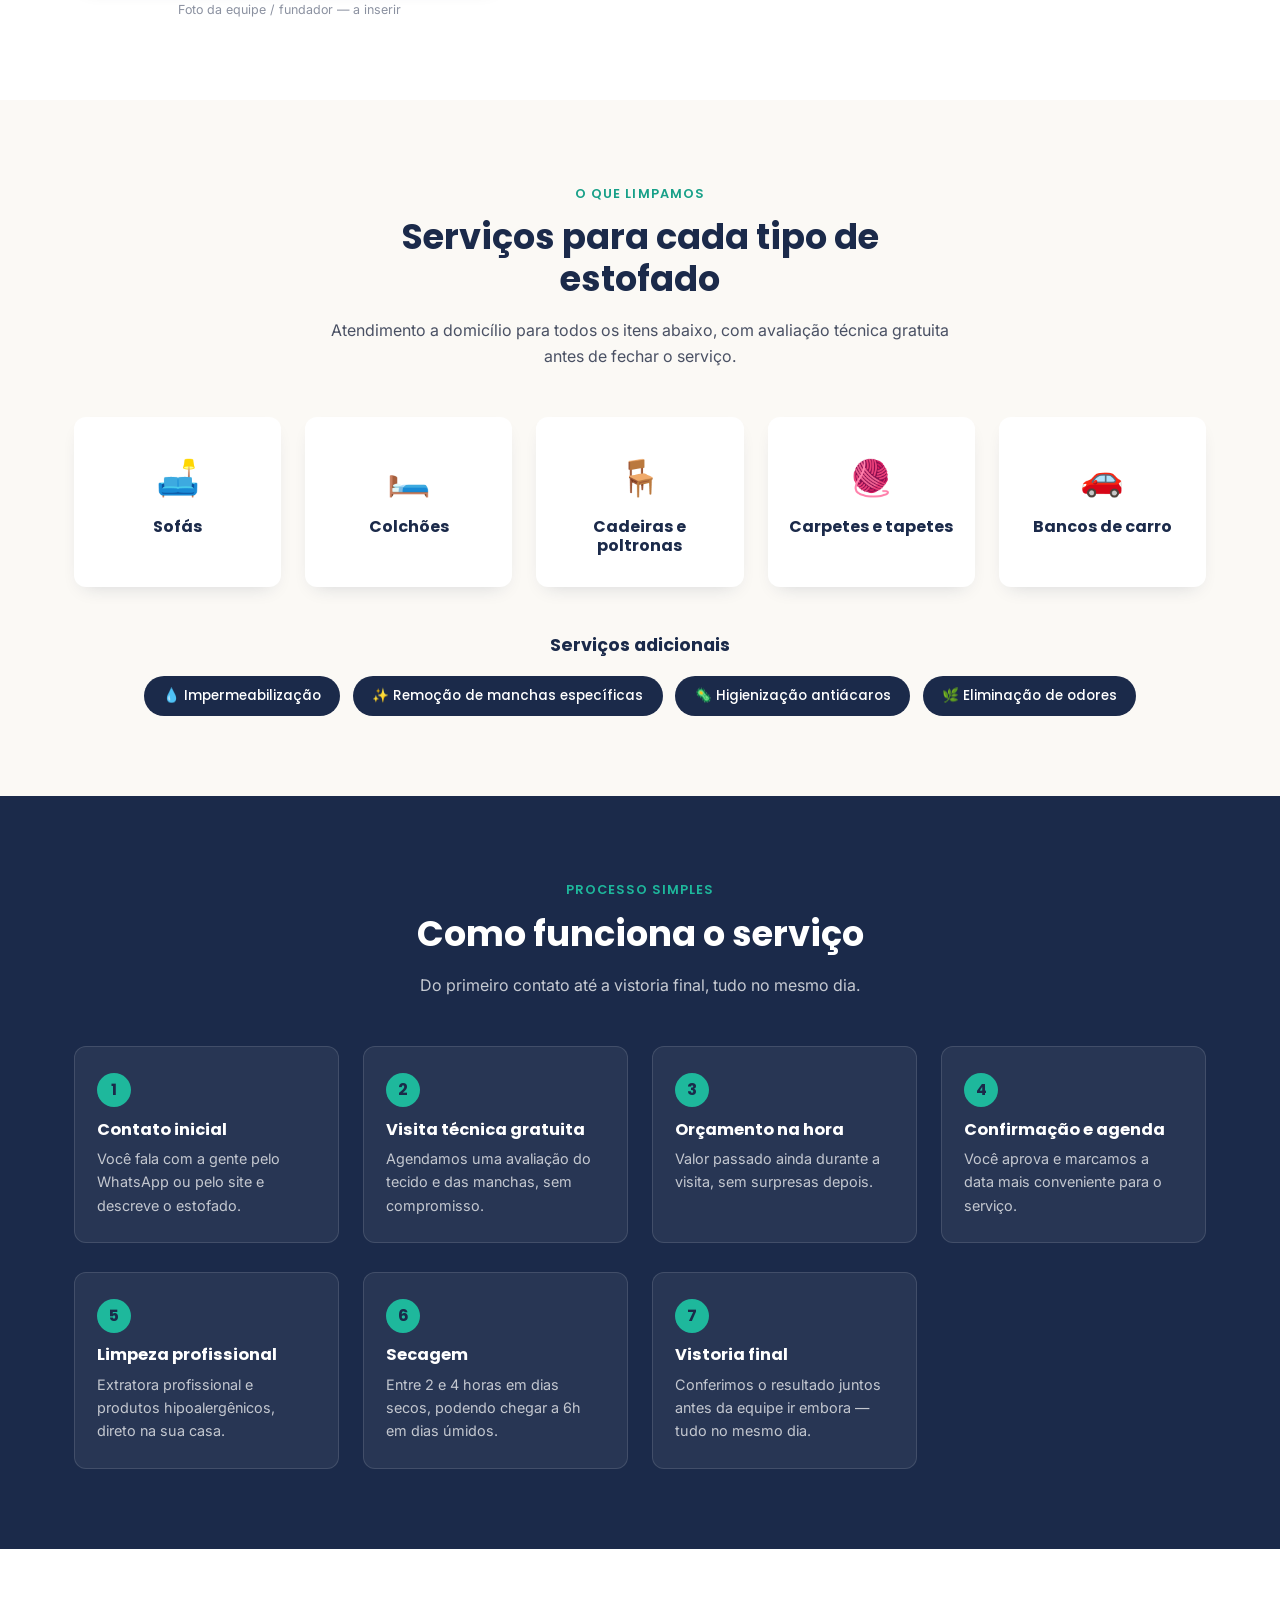
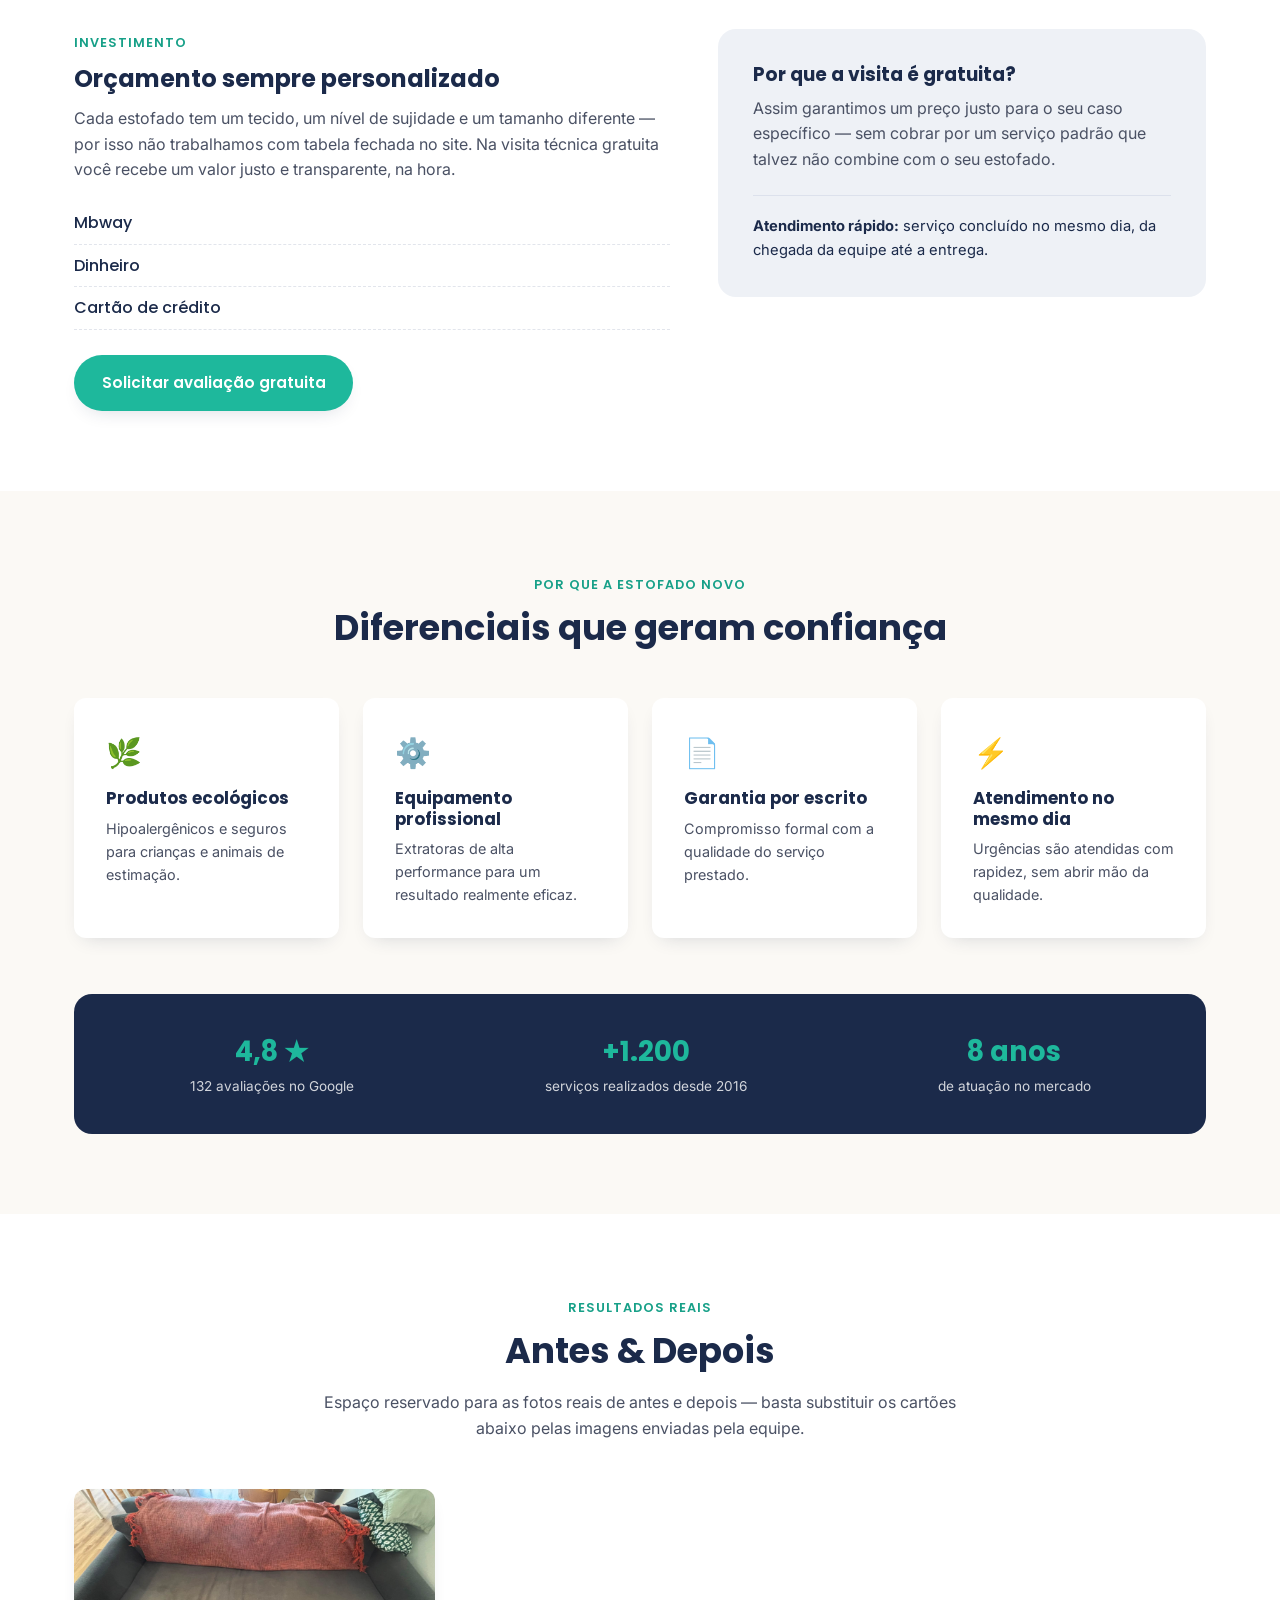
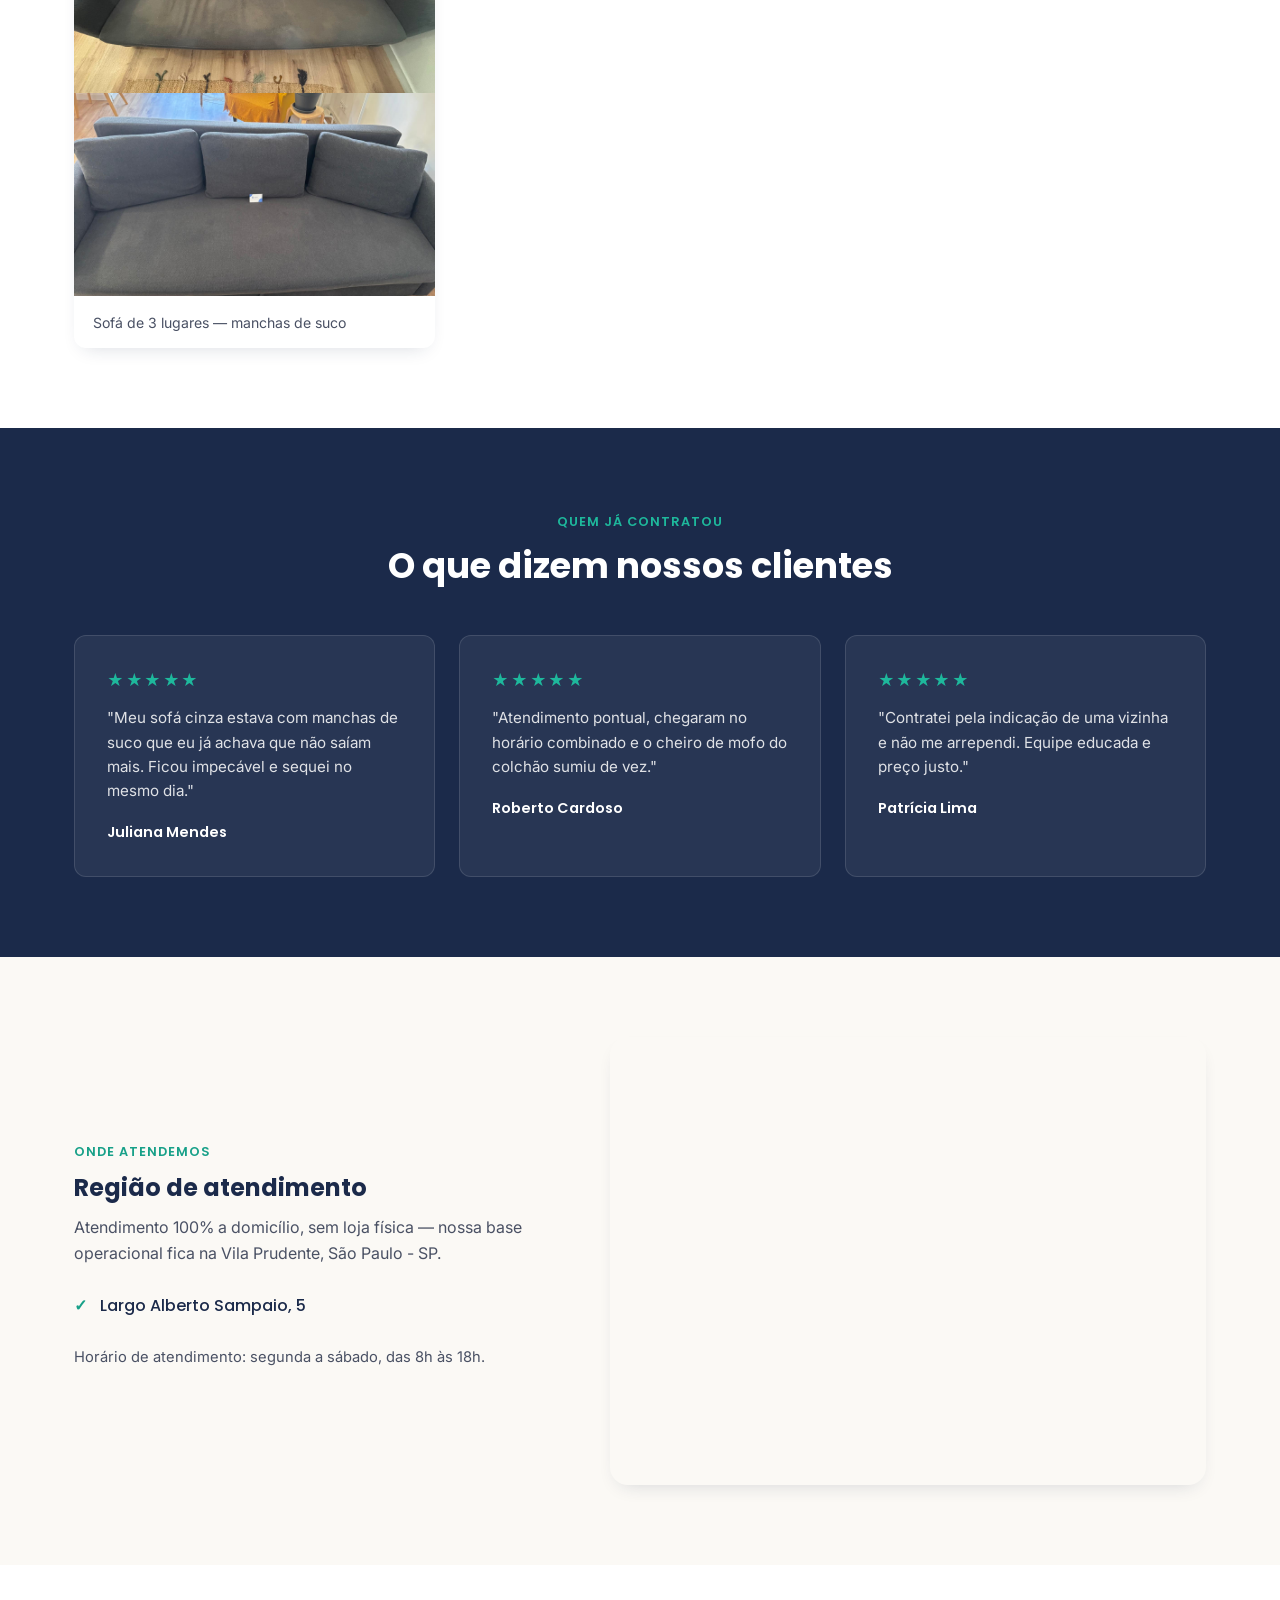
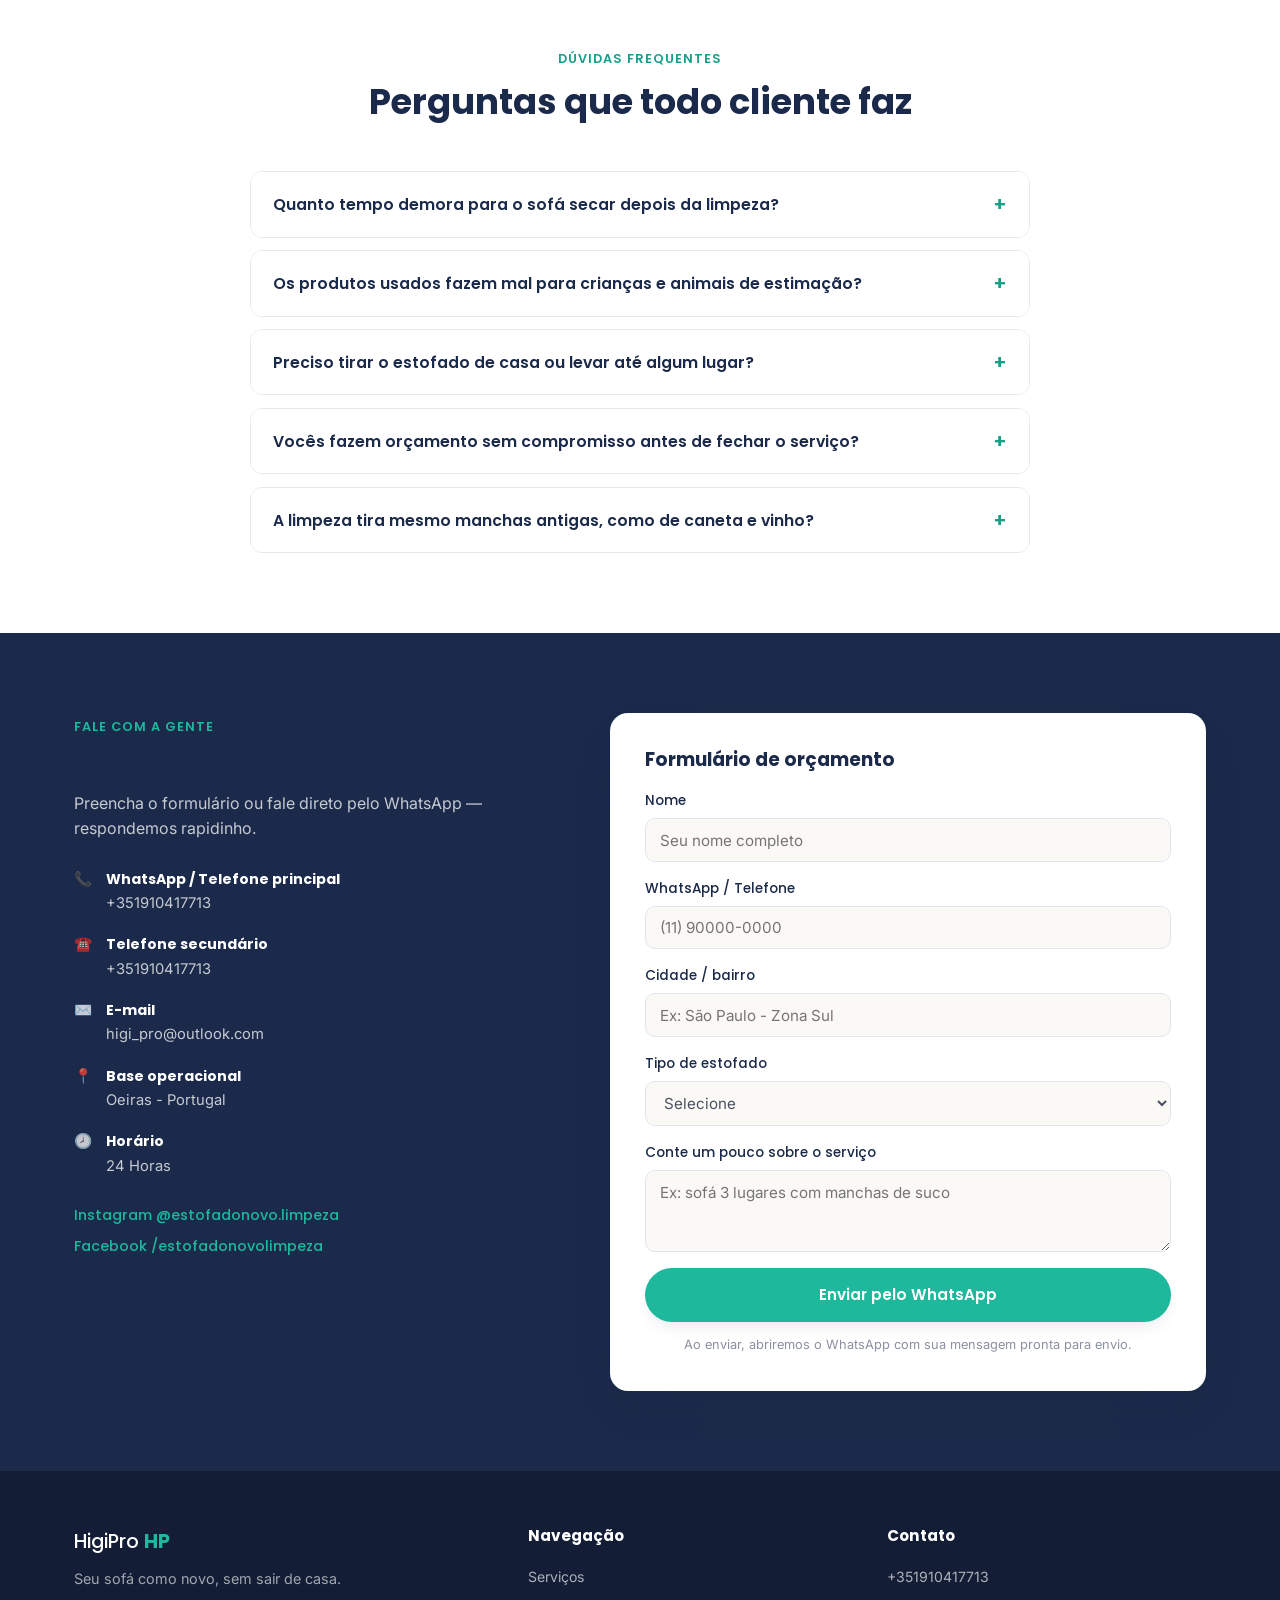
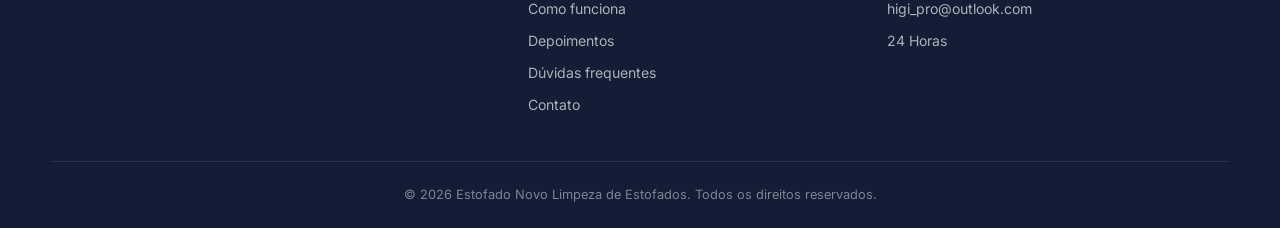
==== commit ea16a77a: "Conecta o mapa ao endereço cadastrado no painel O mapa da seção "Região de atendimento" era um ifram" ====
--- a/index.html
+++ b/index.html
@@ -235,8 +235,9 @@
     </div>
     <div class="area__map">
       <iframe
+        id="areaMapFrame"
         title="Mapa da região de atendimento"
-        src="https://www.google.com/maps?q=S%C3%A3o+Paulo,+Osasco,+Barueri,+Santo+Andr%C3%A9,+S%C3%A3o+Caetano+do+Sul&output=embed"
+        src="https://www.google.com/maps?q=Brasil&output=embed"
         width="100%" height="100%" style="border:0;" allowfullscreen="" loading="lazy"
         referrerpolicy="no-referrer-when-downgrade">
       </iframe>
--- a/css/style.css
+++ b/css/style.css
@@ -223,12 +223,12 @@
 .ba-card {
   position: relative;
   display: flex;
+  flex-direction: column;
   border-radius: var(--radius);
   overflow: hidden;
   box-shadow: var(--shadow);
-  aspect-ratio: 4/3;
-}
-.ba-card__half { flex: 1; position: relative; display: flex; align-items: center; justify-content: center; padding: 1.5rem; }
+}
+.ba-card__half { position: relative; display: flex; align-items: center; justify-content: center; padding: 1.5rem; aspect-ratio: 16/9; }
 .ba-card__half--before { background: #dfe3ea; }
 .ba-card__half--after { background: #d7f3ee; }
 .sofa-illustration { width: 100%; max-width: 180px; }
@@ -246,7 +246,7 @@
 }
 .ba-tag--before { left: 14px; background: #6d7686; }
 .ba-tag--after { right: 14px; background: var(--verde-dark); }
-.ba-card__divider { position: absolute; left: 50%; top: 0; bottom: 0; width: 3px; background: var(--branco); transform: translateX(-50%); }
+.ba-card__divider { position: absolute; left: 0; right: 0; top: 50%; height: 3px; background: var(--branco); transform: translateY(-50%); }
 .hero__visual-caption { text-align: center; font-size: .82rem; color: var(--cinza-claro); margin-top: .9rem; }
 
 /* ============ ABOUT ============ */
@@ -376,9 +376,10 @@
   overflow: hidden;
   box-shadow: var(--shadow-sm);
 }
-.gallery-card__split { display: flex; aspect-ratio: 4/3; }
+.gallery-card__split { display: flex; flex-direction: column; }
 .gallery-card__side {
-  flex: 1;
+  position: relative;
+  aspect-ratio: 16/9;
   display: flex;
   align-items: center;
   justify-content: center;
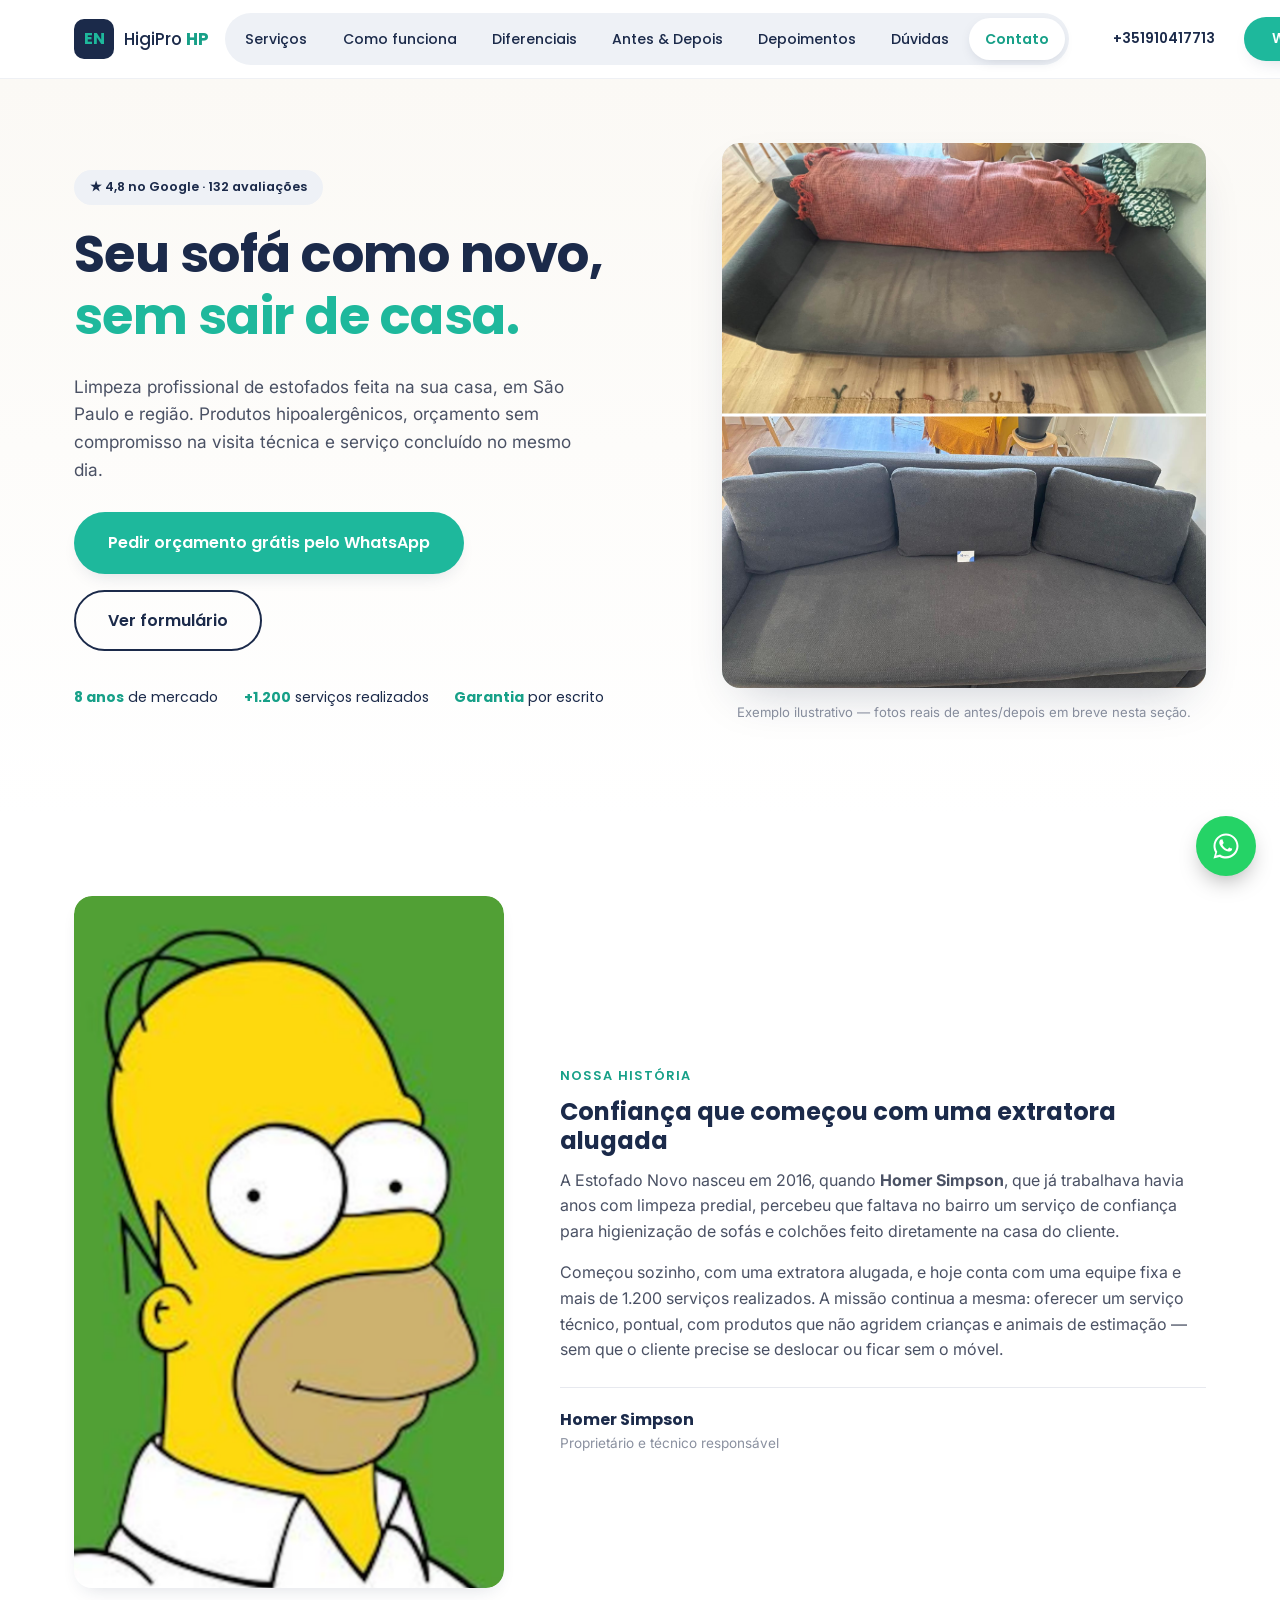
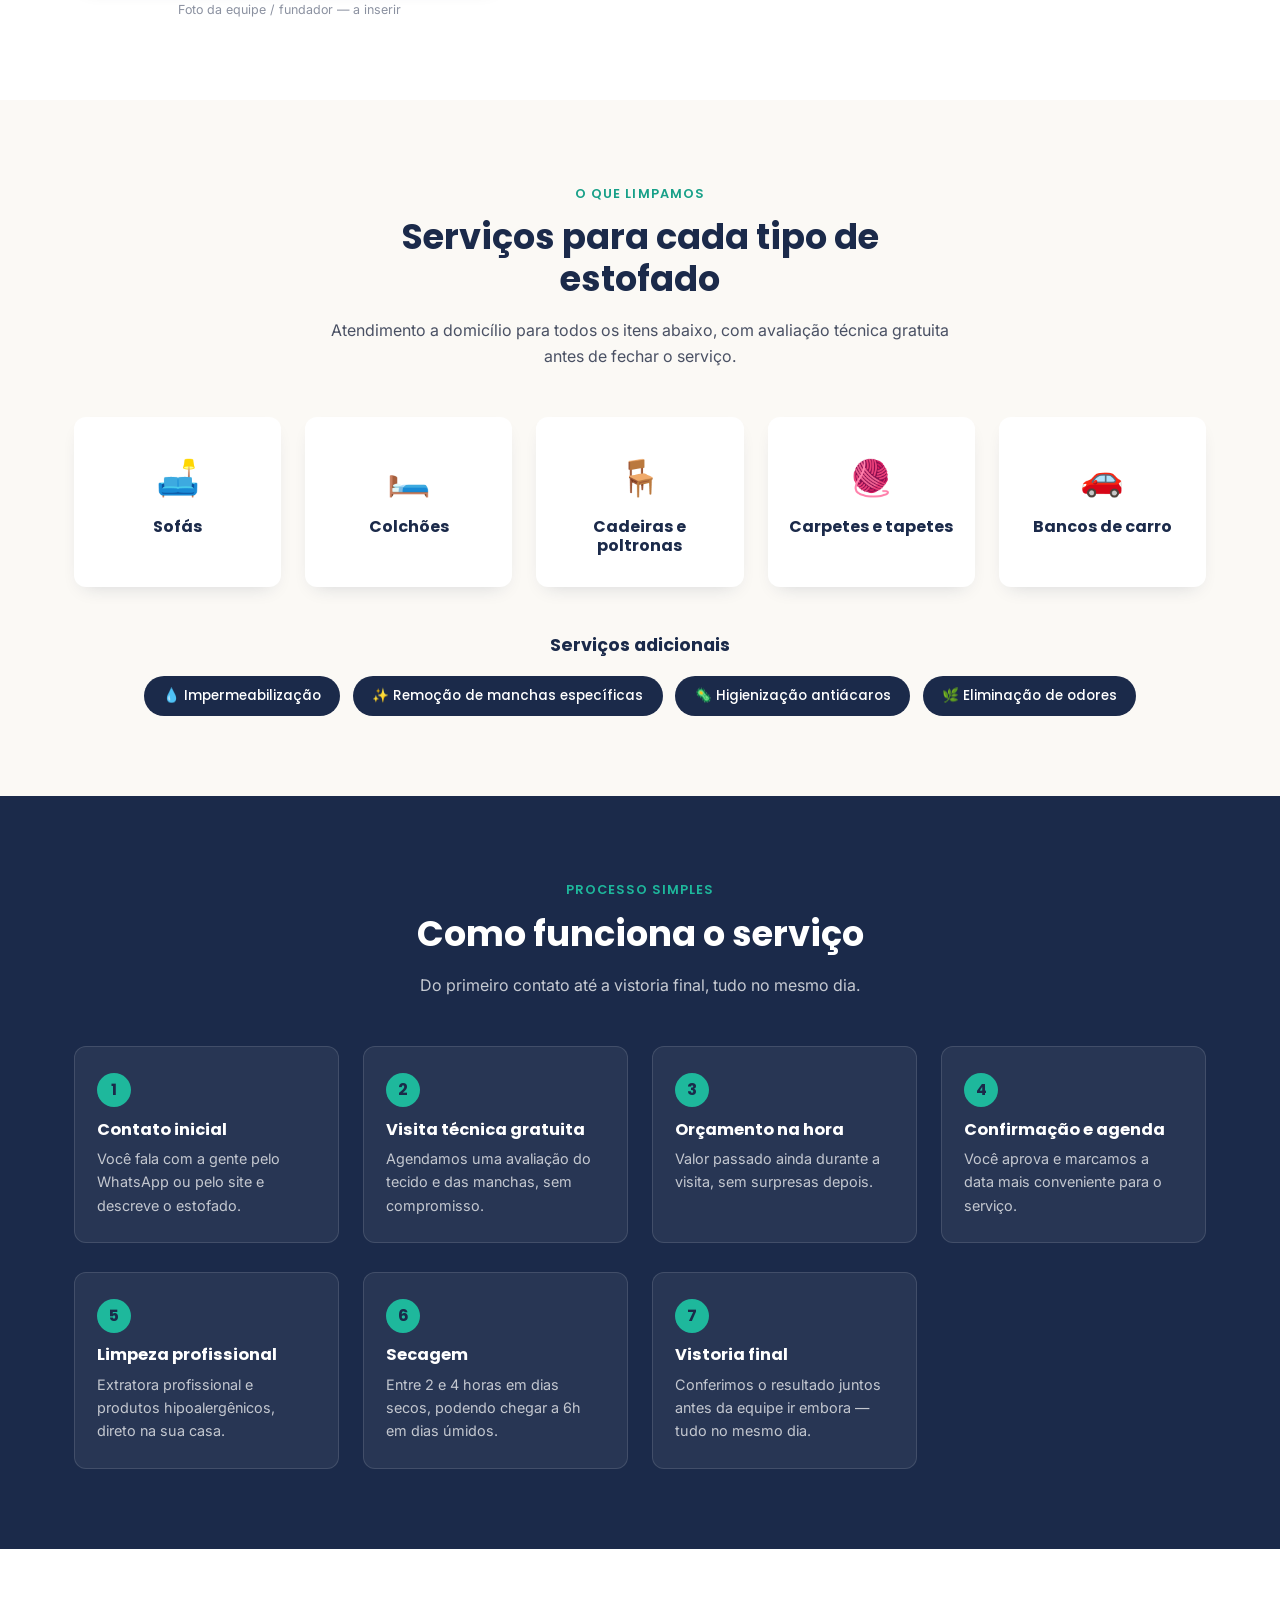
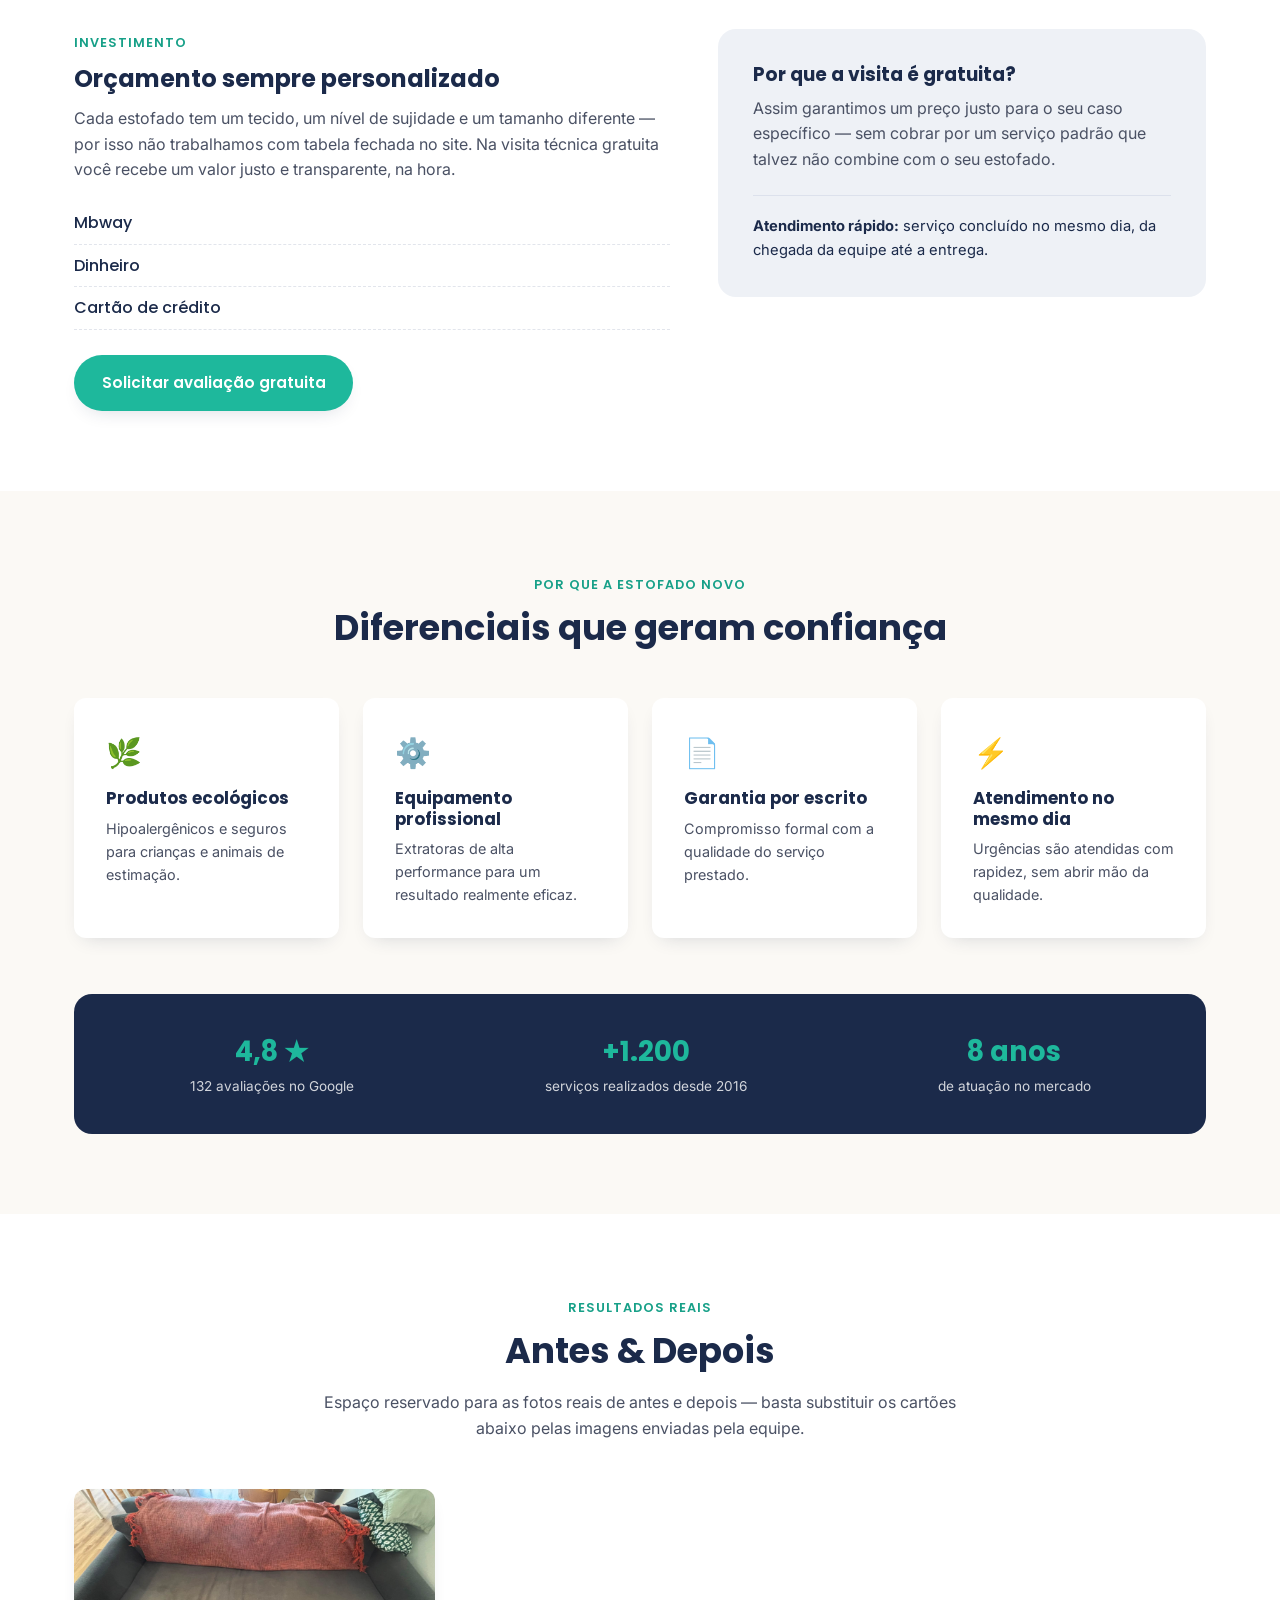
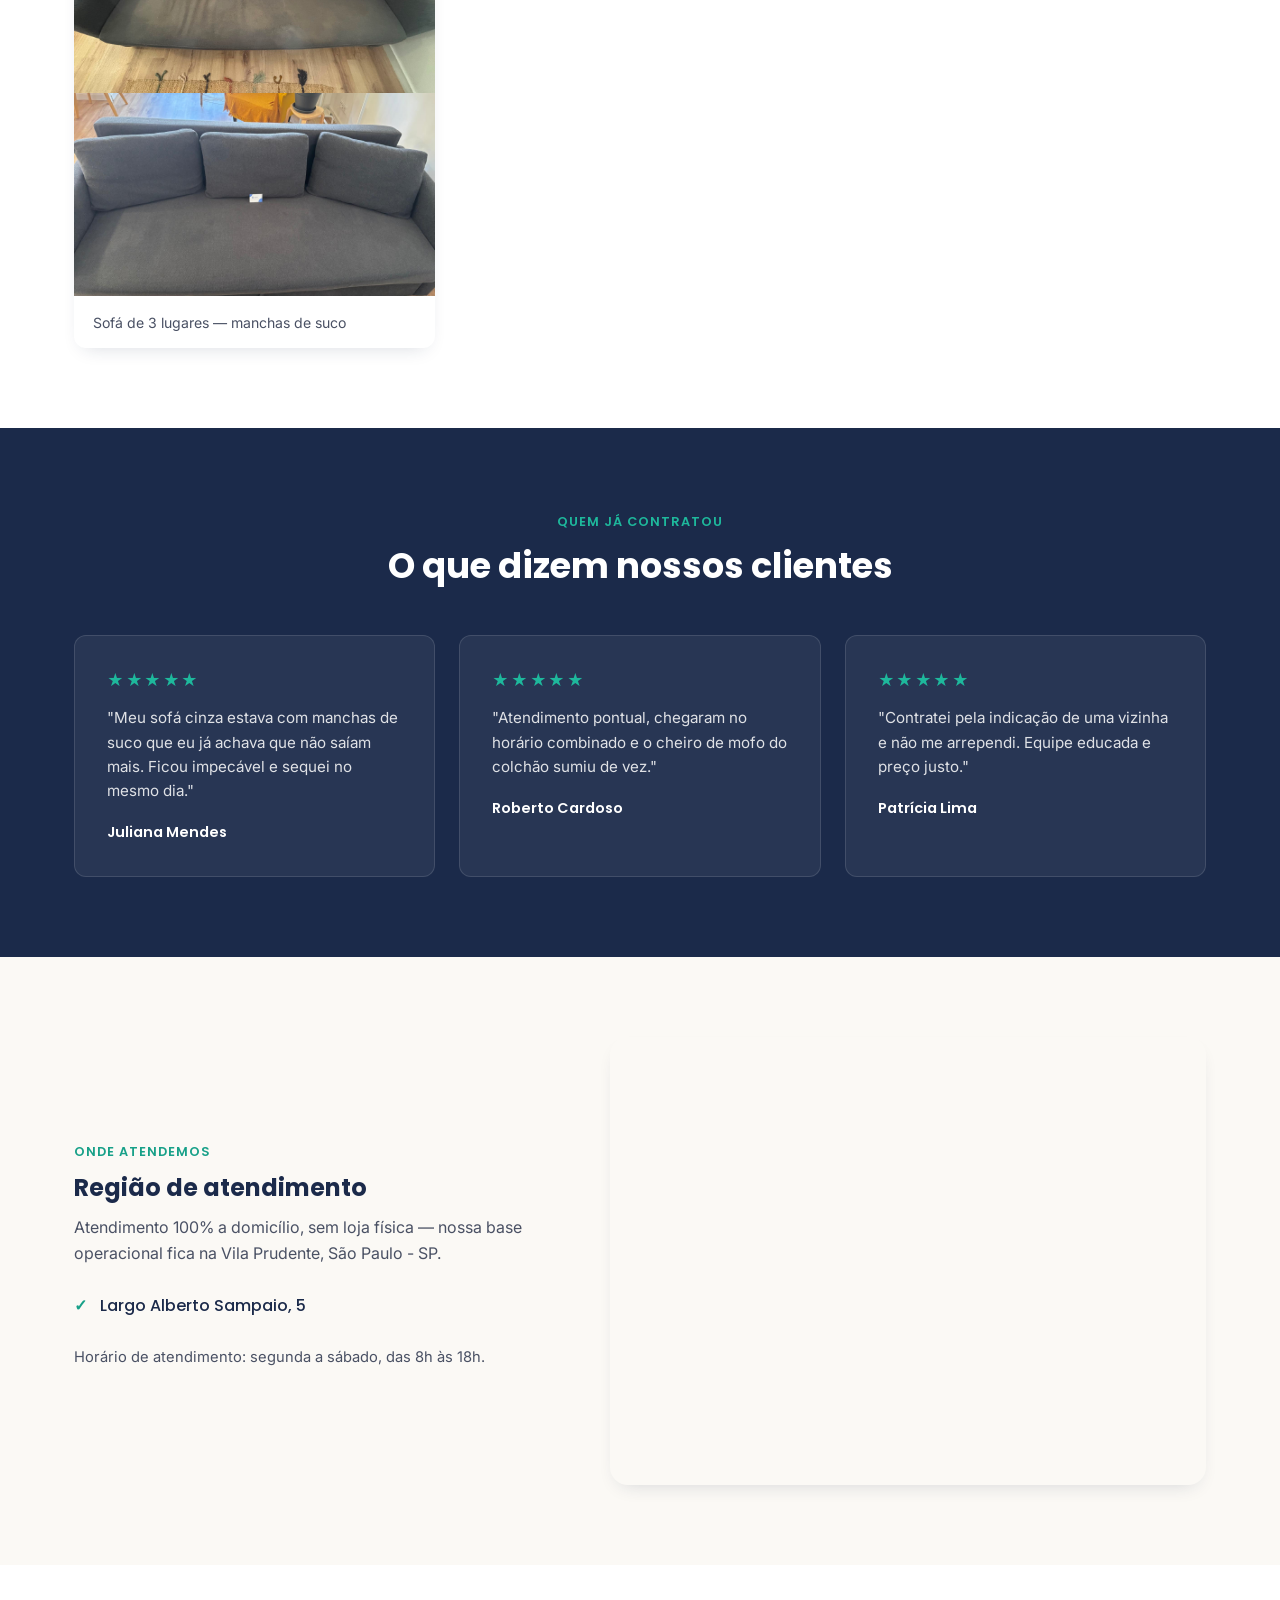
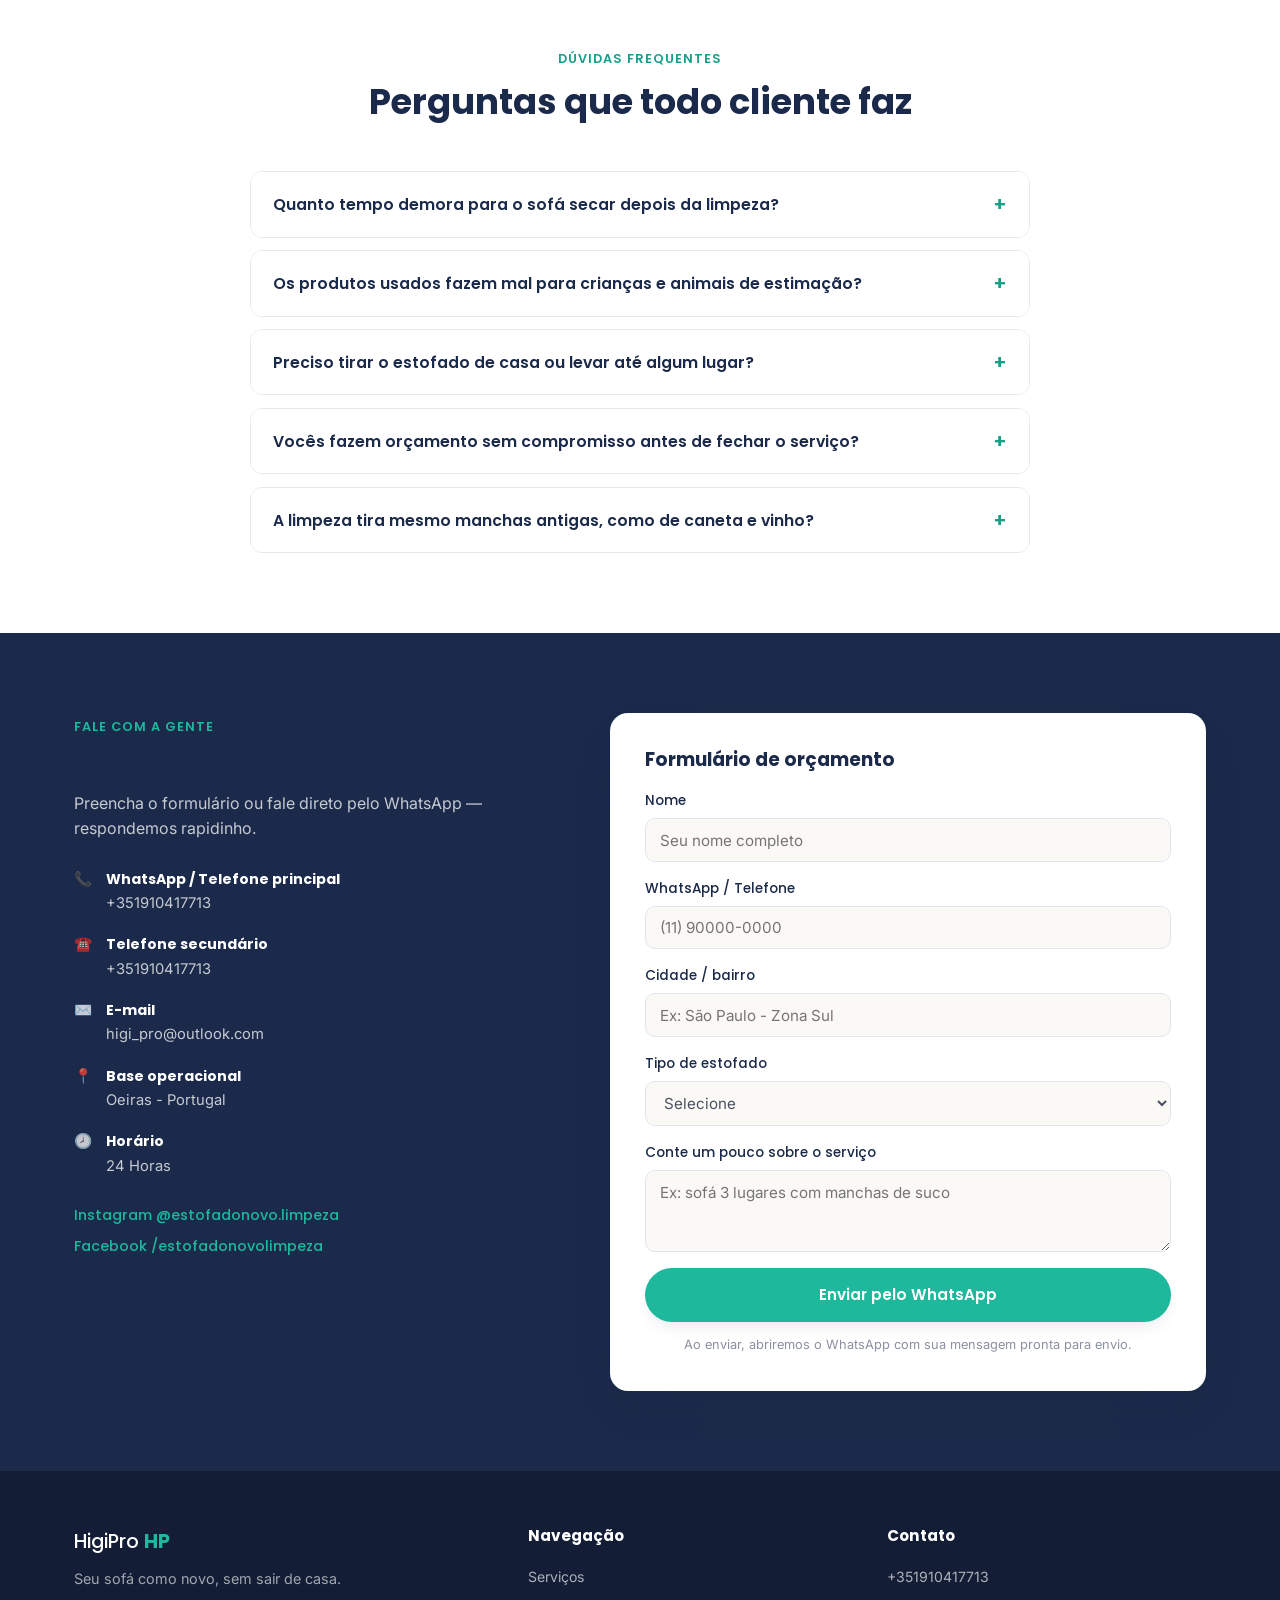
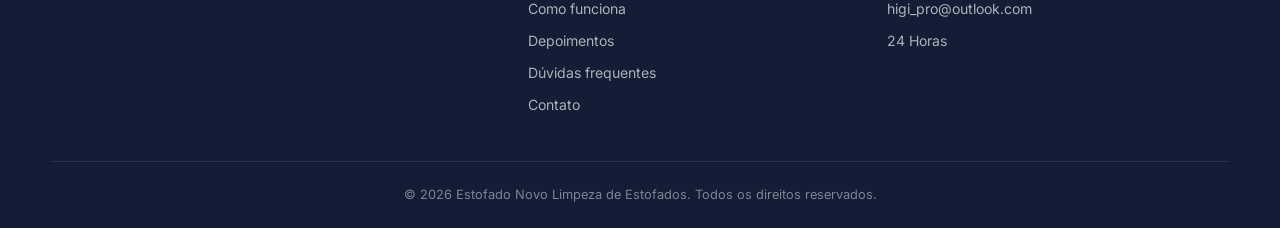
==== commit aa1ef99c: "Permite logo no topo e evita quebra de linha no nome da marca Adiciona site.logo_image (opcional) pa" ====
--- a/index.html
+++ b/index.html
@@ -17,7 +17,7 @@
 <header class="header" id="header">
   <div class="container header__inner">
     <a href="#inicio" class="logo">
-      <span class="logo__mark">EN</span>
+      <span class="logo__mark" id="logoMark">EN</span>
       <span class="logo__text" id="logoText"></span>
     </a>
 
--- a/css/style.css
+++ b/css/style.css
@@ -108,10 +108,10 @@
   display: flex;
   align-items: center;
   justify-content: space-between;
-  gap: 1.5rem;
+  gap: 1rem;
   height: 78px;
 }
-.logo { display: flex; align-items: center; gap: .6rem; }
+.logo { display: flex; align-items: center; gap: .6rem; flex-shrink: 0; }
 .logo__mark {
   width: 40px; height: 40px;
   background: var(--azul);
@@ -121,8 +121,9 @@
   border-radius: 10px;
   display: flex; align-items: center; justify-content: center;
   flex-shrink: 0;
-}
-.logo__text { font-family: var(--font-head); font-weight: 500; color: var(--azul); font-size: 1.05rem; }
+  overflow: hidden;
+}
+.logo__text { font-family: var(--font-head); font-weight: 500; color: var(--azul); font-size: 1.05rem; white-space: nowrap; }
 .logo__text strong { color: var(--verde-dark); font-weight: 700; }
 .logo__text--footer { font-size: 1.2rem; color: var(--branco); }
 .logo__text--footer strong { color: var(--verde); }
